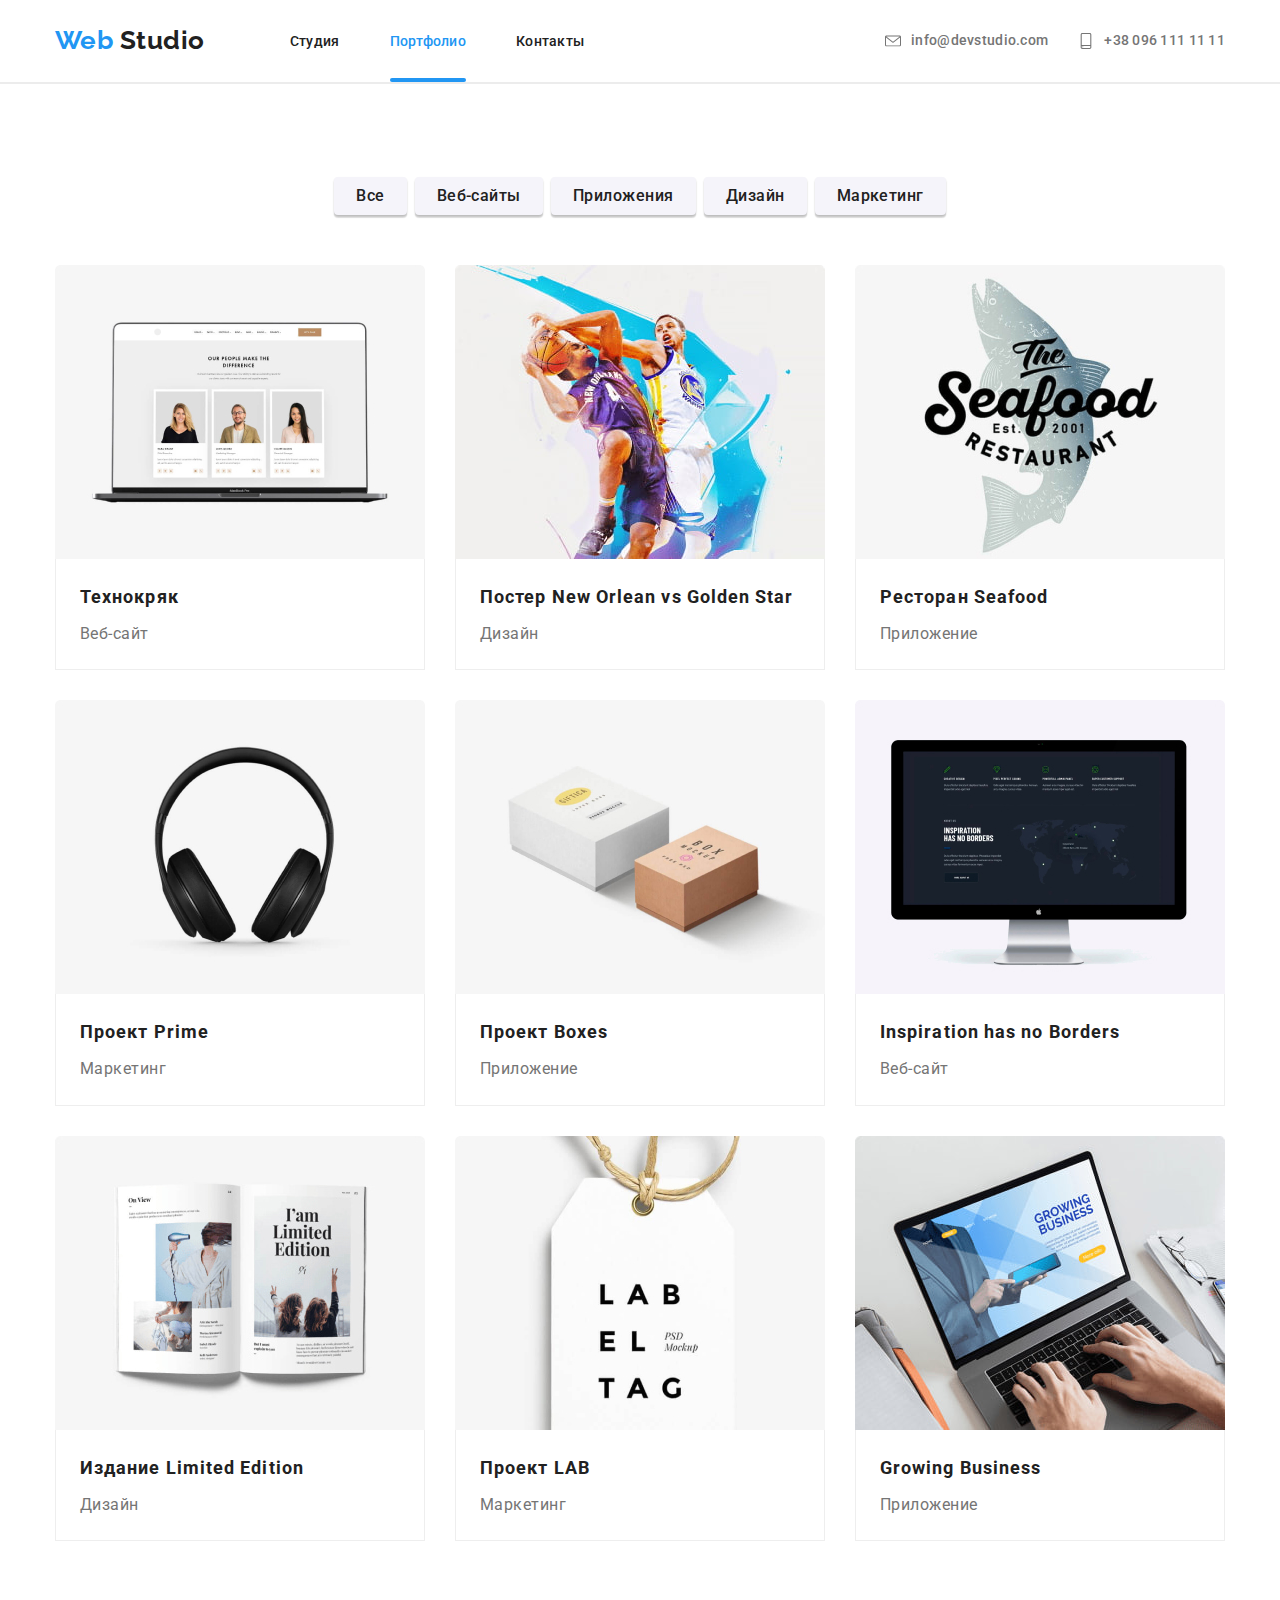
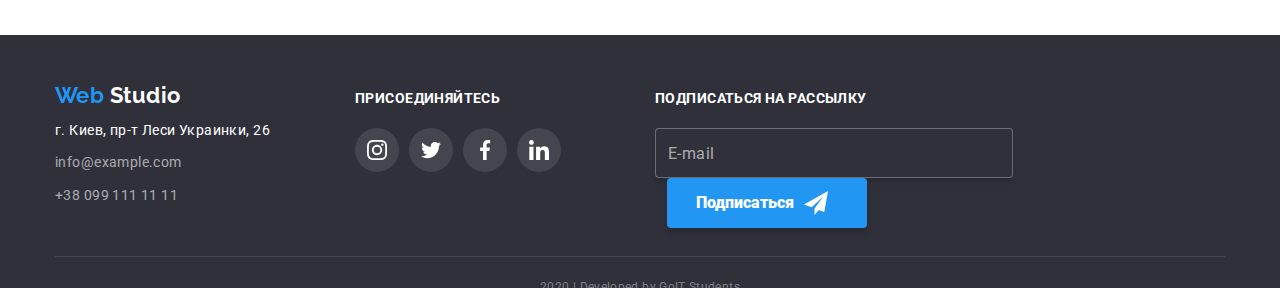
==== portfolio.html @ 8bfd0dd8 "Копирует файлы из 6го репозитория" ====
<!DOCTYPE html>
<html lang="en">
  <head>
    <meta charset="UTF-8" />
    <meta name="viewport" content="width=device-width, initial-scale=1.0" />
    <title>Portfolio</title>
    <link
      href="https://fonts.googleapis.com/css2?family=Raleway:wght@400;700&family=Roboto:wght@400;500;700;900&display=swap"
      rel="stylesheet"
    />
    <link
      rel="stylesheet"
      href="https://cdnjs.cloudflare.com/ajax/libs/modern-normalize/0.6.0/modern-normalize.min.css.map"
    />
    <link rel="stylesheet" href="./style.css/main.css" />
    <link rel="stylesheet" href="./style.css/portfolio.css" />
  </head>
  <body>
    <main>
      <!-- --------------------------------------Шапка сайта с навигацией ------------------------------------->
      <header>
        <div class="container navBox-contacts">
          <a href="./index.html" class="logo logo-font focus-text">
            <p lang="en" class="logo-position">
              <b><span class="logo-blue">Web</span> Studio</b>
            </p>
          </a>
          <nav>
            <ul class="header-menu">
              <li class="nav-list">
                <a href="./index.html" class="logo nav-font hover-text"
                  >Студия</a
                >
              </li>
              <li class="nav-list">
                <a
                  href="./portfolio.html"
                  class="logo nav-font current hover-text"
                  >Портфолио</a
                >
              </li>
              <li class="nav-list">
                <a href="" class="logo nav-font hover-text">Контакты</a>
              </li>
            </ul>
          </nav>

          <ul class="nav-contacts">
            <li>
              <a
                href="mailto:info@devstudio.com"
                class="contacts nav-font hover-text"
                ><svg class="decoration">
                  <use href="./images/sprite.svg#icon-envelope"></use>
                </svg>
                <span>info@devstudio.com</span>
              </a>
            </li>
            <li>
              <a href="tel:+380961111111" class="contacts nav-font hover-text"
                ><svg class="decoration">
                  <use href="./images/sprite.svg#icon-smartphone"></use>
                </svg>
                <span>+38 096 111 11 11</span>
              </a>
            </li>
          </ul>
        </div>
      </header>
      <!-- -------------------------------------------Секция Примеры работ ---------------------------------------------------->
      <section class="works">
        <div class="container">
          <!-- ---------------------------------------Список-фильтр работ -->
          <ul class="works-filter-ul">
            <li class="filter-list"><a href="" class="filter">Все</a></li>
            <li class="filter-list"><a href="" class="filter">Веб-сайты</a></li>
            <li class="filter-list">
              <a href="" class="filter">Приложения</a>
            </li>
            <li class="filter-list"><a href="" class="filter">Дизайн</a></li>
            <li class="filter-list"><a href="" class="filter">Маркетинг</a></li>
          </ul>

          <!-- --------------------------------------Примеры работ с фото -->
          <ul class="works-exampl-ul">
            <li class="work-list">
              <div class="card">
                <a href="" class="examples">
                  <img
                    src="./portfolio-images/technokryak.jpg"
                    alt="photo technokryak"
                    class="image-block"
                  />
                </a>
                <div class="hidden-box">
                  <p class="card-hideText">
                    Технокряк это современная площадка распространения
                    коронавируса. Компании используют эту платформу для
                    цифрового шпионажа и атак на защищённые сервера конкурентов.
                  </p>
                </div>
                <div class="card-content">
                  <h3 class="logo title">Технокряк</h3>
                  <p class="work-type">Веб-сайт</p>
                </div>
              </div>
            </li>
            <li class="work-list">
              <div class="card">
                <a href="" class="examples"
                  ><img
                    src="./portfolio-images/poster-new-orlean.jpg"
                    alt="poster new orlean"
                    class="image-block"
                  />
                </a>
                <div class="hidden-box">
                  <p class="card-hideText">
                    Технокряк это современная площадка распространения
                    коронавируса. Компании используют эту платформу для
                    цифрового шпионажа и атак на защищённые сервера конкурентов.
                  </p>
                  <div class="hidden-opacityBox"></div>
                </div>
                <div class="card-content">
                  <h3 class="logo title">Постер New Orlean vs Golden Star</h3>
                  <p class="work-type">Дизайн</p>
                </div>
              </div>
            </li>
            <li class="work-list">
              <div class="card">
                <a href="" class="examples"
                  ><img
                    src="./portfolio-images/restrant-seafood-new.jpg"
                    alt="restrant seafood"
                    class="image-block"
                  />
                </a>
                <div class="hidden-box">
                  <p class="card-hideText">
                    Технокряк это современная площадка распространения
                    коронавируса. Компании используют эту платформу для
                    цифрового шпионажа и атак на защищённые сервера конкурентов.
                  </p>
                  <div class="hidden-opacityBox"></div>
                </div>
                <div class="card-content">
                  <h3 class="logo title">Ресторан Seafood</h3>
                  <p class="work-type">Приложение</p>
                </div>
              </div>
            </li>
            <li class="work-list">
              <div class="card">
                <a href="" class="examples">
                  <img
                    src="./portfolio-images/project-prime.jpg"
                    alt="project prime"
                    class="image-block"
                  />
                </a>
                <div class="hidden-box">
                  <p class="card-hideText">
                    Технокряк это современная площадка распространения
                    коронавируса. Компании используют эту платформу для
                    цифрового шпионажа и атак на защищённые сервера конкурентов.
                  </p>
                  <div class="hidden-opacityBox"></div>
                </div>
                <div class="card-content">
                  <h3 class="logo title">Проект Prime</h3>
                  <p class="work-type">Маркетинг</p>
                </div>
              </div>
            </li>
            <li class="work-list">
              <div class="card">
                <a href="" class="examples">
                  <img
                    src="./portfolio-images/project-box.jpg"
                    alt="project box"
                    class="image-block"
                  />
                </a>
                <div class="hidden-box">
                  <p class="card-hideText">
                    Технокряк это современная площадка распространения
                    коронавируса. Компании используют эту платформу для
                    цифрового шпионажа и атак на защищённые сервера конкурентов.
                  </p>
                  <div class="hidden-opacityBox"></div>
                </div>
                <div class="card-content">
                  <h3 class="logo title">Проект Boxes</h3>
                  <p class="work-type">Приложение</p>
                </div>
              </div>
            </li>
            <li class="work-list">
              <div class="card">
                <a href="" class="examples">
                  <img
                    src="./portfolio-images/inspiration.jpg"
                    alt="inspiration"
                    class="image-block"
                  />
                </a>
                <div class="hidden-box">
                  <p class="card-hideText">
                    Технокряк это современная площадка распространения
                    коронавируса. Компании используют эту платформу для
                    цифрового шпионажа и атак на защищённые сервера конкурентов.
                  </p>
                  <div class="hidden-opacityBox"></div>
                </div>
                <div class="card-content">
                  <h3 class="logo title">Inspiration has no Borders</h3>
                  <p class="work-type">Веб-сайт</p>
                </div>
              </div>
            </li>
            <li class="work-list">
              <div class="card">
                <a href="" class="examples">
                  <img
                    src="./portfolio-images/imited-edition.jpg"
                    alt="lmited-edition"
                    class="image-block"
                  />
                </a>
                <div class="hidden-box">
                  <p class="card-hideText">
                    Технокряк это современная площадка распространения
                    коронавируса. Компании используют эту платформу для
                    цифрового шпионажа и атак на защищённые сервера конкурентов.
                  </p>
                  <div class="hidden-opacityBox"></div>
                </div>
                <div class="card-content">
                  <h3 class="logo title">Издание Limited Edition</h3>
                  <p class="work-type">Дизайн</p>
                </div>
              </div>
            </li>
            <li class="work-list">
              <div class="card">
                <a href="" class="examples">
                  <img
                    src="./portfolio-images/project-lab.jpg"
                    alt="project lab"
                    class="image-block"
                  />
                </a>
                <div class="hidden-box">
                  <p class="card-hideText">
                    Технокряк это современная площадка распространения
                    коронавируса. Компании используют эту платформу для
                    цифрового шпионажа и атак на защищённые сервера конкурентов.
                  </p>
                  <div class="hidden-opacityBox"></div>
                </div>
                <div class="card-content">
                  <h3 class="logo title">Проект LAB</h3>
                  <p class="work-type">Маркетинг</p>
                </div>
              </div>
            </li>
            <li class="work-list">
              <div class="card">
                <a href="" class="examples">
                  <img
                    src="./portfolio-images/growing.jpg"
                    alt="growing business"
                    class="image-block"
                  />
                </a>
                <div class="hidden-box">
                  <p class="card-hideText">
                    Технокряк это современная площадка распространения
                    коронавируса. Компании используют эту платформу для
                    цифрового шпионажа и атак на защищённые сервера конкурентов.
                  </p>
                  <div class="hidden-opacityBox"></div>
                </div>
                <div class="card-content">
                  <h3 class="logo title">Growing Business</h3>
                  <p class="work-type">Приложение</p>
                </div>
              </div>
            </li>
          </ul>
        </div>
      </section>
    </main>
    <footer class="footer footer-bg">
      <div class="container footer-flexBox">
        <div>
          <a href="./index.html" class="logo logo-font-footer focus-text">
            <p class="" lang="en">
              <b
                ><span class="logo-blue">Web</span>
                <span class="white-text">Studio</span>
              </b>
            </p>
          </a>
          <address>
            <ul class="footer-address-ul">
              <li class="footer-address-list">
                <a
                  href="ссылка_на_Goolge_maps"
                  class="address-footer focus-text"
                  >г. Киев, пр-т Леси Украинки, 26</a
                >
              </li>
              <li class="footer-address-list">
                <a
                  href="mailto:info@example.com"
                  class="contacts-footer focus-text"
                  >info@example.com</a
                >
              </li>
              <li class="footer-address-list">
                <a href="tel:+380991111111" class="contacts-footer focus-text"
                  >+38 099 111 11 11</a
                >
              </li>
            </ul>
          </address>
        </div>
        <div class="footerLinks-box">
          <p class="white-text footer-title">
            <b>ПРИСОЕДИНЯЙТЕСЬ</b>
          </p>

          <ul class="links-list">
            <li class="footer-social-list">
              <a
                href=""
                aria-label=" Ссылка на Instagram"
                class="footerSocialLinks"
                ><svg class="footer-icons" width="20" height="20">
                  <use href="./images/sprite.svg#icon-footer-instagram"></use>
                </svg>
              </a>
            </li>
            <li class="footer-social-list">
              <a
                href=""
                aria-label=" Ссылка на Twitter"
                class="footerSocialLinks"
                ><svg class="footer-icons" width="20" height="20">
                  <use href="./images/sprite.svg#icon-footer-twitter"></use>
                </svg>
              </a>
            </li>
            <li class="footer-social-list">
              <a
                href=""
                aria-label=" Ссылка на Facebook"
                class="footerSocialLinks"
                ><svg class="footer-icons" width="20" height="20">
                  <use href="./images/sprite.svg#icon-footer-facebook"></use>
                </svg>
              </a>
            </li>
            <li class="footer-social-list">
              <a
                href=""
                aria-label=" Ссылка на LinkedIn"
                class="footerSocialLinks"
                ><svg class="footer-icons" width="20" height="20">
                  <use href="./images/sprite.svg#icon-footer-linkedin"></use>
                </svg>
              </a>
            </li>
          </ul>
        </div>
        <div class="footerMail-box">
          <p class="white-text footer-title">
            <b>ПОДПИСАТЬСЯ НА РАССЫЛКУ</b>
          </p>
          <form action="url" name="e-mail" class="form">
            <input
              type="email"
              value="E-mail"
              name="e-mail"
              class="input-email focus-text"
            />
            <!-- <button class="button">Подписаться</button> -->
            <a href="" class="button focus-text">Подписаться</a>
          </form>
        </div>
      </div>
      <p class="madeByStudents">2020 | Developed by GoIT Students</p>
    </footer>
  </body>
</html>
---- style.css/main.css ----
/* Основной цвет текста Серый  #757575  */
/* Второстепенный цвет текста Черный #212121   */
/* Белый цвет фона Section  #FFFFFF   */
/* Серый цвет фона  #F5F4FA  */
/* Бєкграунд Футера #2F303A   */
/* Акцент - Голубой цвет #2196F3  */
/* Font Raleway */
/* Font Roboto */

:root {
  --primary-text-color: #757575;
  --secondary-text-color: #212121;
  --white-bg-color: #ffffff;
  --gray-bg-color: #f5f4fa;
  --footer-bg-color: #2f303a;
  --footer-contacts-color: rgba(255, 255, 255, 0.6);
  --accent-color-blue: #2196f3;
  --wtah-we-do-bg: rgba(47, 48, 58, 0.8);
  --made-by-studentsGoIT: rgba(255, 255, 255, 0.4);
}

html {
  box-sizing: border-box;
  max-width: 1600px;
}

*,
*::before,
*::after {
  box-sizing: inherit;
}

ul {
  list-style: none;
  margin: 0;
}

/* === Утилита hidden ==== */
.visually-hidden {
  position: absolute;
  width: 1px;
  height: 1px;
  margin: -1px;
  border: 0px;
  padding: 0px;
  clip: rect(0 0 0 0);
  overflow: hidden;
}

body {
  margin: 0;
  margin-left: auto;
  margin-right: auto;
  background-color: var(--white-bg-color);
  color: var(--primary-text-color);
  font-family: Roboto, sans-serif;
  font-weight: normal;
}

/* Общие стили контейнера */
.container {
  width: 1170px;
  margin-left: auto;
  margin-right: auto;
  /* outline: 1px double rgb(196, 139, 129); */
}

/* Черный шрифт для лого и других тайтлов */
.logo {
  color: var(--secondary-text-color);
  text-decoration: none;
  transition-property: color;
  transition-duration: 250ms;
  transition-timing-function: cubic-bezier(0.4, 0, 0.2, 1);
}

/* Синий цвет лого */
.logo-blue {
  color: var(--accent-color-blue);
}

.image-block {
  display: block;
  max-width: 100%;
}
/* ================================Свойства блока Хедер=============================== */

/* Отступы лого */
.logo-font {
  margin-top: 24px;
  margin-bottom: 25px;
}
/* Обнуление отступа <p>-лого  */
.logo-position {
  margin: 0;
}

/* Шрифт лого в навгации и футере */
.logo-font,
.logo-font-footer {
  font-family: Raleway, sans-serif;
  font-size: 26px;
  line-height: 1.2;
  letter-spacing: 0.03pc;
}

/* Навигвция правый отступ контакты */
.nav-contacts > li:first-child {
  margin-right: 30px;
}

/* Отступы Навигация контакты */
.nav-contacts {
  margin-left: auto;
  padding: 0;
}

/* Шрифт в навигации */
.nav-font {
  font-weight: 500;
  font-size: 14px;
  line-height: 1.14;
  letter-spacing: 0.02em;
}

/* Свойства блока хедер */
.header-menu,
.nav-contacts {
  display: flex;
}

/* Отступы меню навигации */
.header-menu {
  margin-left: 85px;
  padding: 0;
}

.nav-list {
  position: relative;
  padding-top: 32px;
  padding-bottom: 32px;
}

/* Правый отступ меню навигации */
.nav-list:not(:last-child) {
  margin-right: 50px;
}

/* Цвет контактов + анимация в навигации и футере */
.contacts {
  color: var(--primary-text-color);
  text-decoration: none;
  transition-property: color;
  transition-duration: 250ms;
  transition-timing-function: cubic-bezier(0.4, 0, 0.2, 1);
}

/* Навигация флекс-бокс контакты */
.navBox-contacts {
  display: flex;
  align-items: center; /*    проверить baseline*/
}

/* SVG icons */
.decoration {
  width: 16px;
  height: 16px;
  fill: currentColor;
}

/* Контакты левый отступ от иконки */
.nav-contacts span {
  padding-left: 10px;
}

/* Флекс контейнер для ссылки <а> */
.contacts.nav-font {
  display: flex;
}

/* Current page */
.current::after {
  content: "";
  position: absolute;
  display: flex;
  width: 100%;
  height: 4px;
  background: var(--accent-color-blue);
  border-radius: 2px;
  margin-top: 28px;
}

/* Ховер+ анимация меню навигации */
.logo.hover-text:hover,
.logo.hover-text:focus,
.contacts.hover-text:hover,
.contacts.hover-text:focus {
  color: var(--accent-color-blue);
}

.current {
  color: var(--accent-color-blue);
}

/* ==========================Стили для  секции Герой=========================== */

.hero {
  max-width: 1600px;
}

/* Стили заголовка Героя */
.hero-title {
  margin: 0 0 30px;
  color: var(--white-bg-color);
  font-weight: 700;
  font-size: 44px;
  line-height: 1.4;
  text-align: center;
  letter-spacing: 0.06em;
}

/* Стиль кнопки героя */
.hero .button {
  height: 50px;
  width: 200px;
  box-shadow: 0px 4px 4px rgba(0, 0, 0, 0.15);
  border-radius: 4px;
  font-weight: 700;
  font-size: 16px;
  line-height: 1.9;
  text-align: center;
  letter-spacing: 0.06em;
  padding: 0;
}

/* Герой флекс свойства контейнера */
.hero-box {
  max-width: 1600px;
  display: flex;
  flex-direction: column;
  align-items: center;
  padding-bottom: 200px;
  padding-top: 200px;
  background-color: rgba(47, 48, 58, 0.8);
  background-image: linear-gradient(
      to right,
      rgba(47, 48, 58, 0.8),
      rgba(47, 48, 58, 0.8)
    ),
    url(../images/hero-bg.jpg);
}
/* ===============================Модальное окно в Герое=========================== */

/* Фон модалки  */
.backdrop {
  position: fixed;
  top: 0;
  left: 0;
  width: 100%;
  height: 100%;
  background-color: rgba(33, 35, 48, 0.7);

  opacity: 1;
  transition: opacity 250ms ease-in;
  z-index: 999;
}

/* Скрытие модалки */
.backdrop.is-hidden {
  opacity: 0;
  pointer-events: none;
}

/* Состояние окна формы при включенном is-hidden */
.backdrop.is-hidden .modal {
  transform: translate(-50%, -50%) scale(0.9);
}

/* Стили окна формы */
.modal {
  position: absolute;
  display: flex;
  flex-direction: column;
  top: 50%;
  left: 50%;
  max-height: 800px;
  min-height: 400px;
  width: 528px;
  padding: 40px;
  background-color: rgb(255, 255, 255);
  transform: translate(-50%, -50%) scale(1);
  transition: transform 200ms ease-in;
  /* Переход ======================================= */
  box-shadow: 0px 2px 1px rgba(0, 0, 0, 0.2), 0px 1px 1px rgba(0, 0, 0, 0.14),
    0px 1px 3px rgba(0, 0, 0, 0.12);
  border-radius: 4px;
  align-items: center;
}

/* Стили тега формы */
.form {
  display: flex;
  flex-direction: column;
  justify-content: center;
}

/* Стили блоков инпут */
.form-field {
  position: relative;
  margin-bottom: 28px;
  height: 40px;
}
/* Св-ва кнопки Закрыть Модального окна */
.modal-close {
  position: absolute;
  width: 30px;
  height: 30px;
  border: none;
  border-radius: 50%;
  background: #ffffff;
  border: 1px solid rgba(0, 0, 0, 0.1);
  right: 8px;
  top: 8px;
  /* transform: translate(50%, -50%); */
  background-image: url(../images/images-for-modal/close-black.svg);
  background-repeat: no-repeat;
  background-position: center;
  cursor: pointer;
}

/* Св-ва заголовка Модального окна */
.modal-title {
  font-size: 20px;
  line-height: 23px;
  text-align: center;
  letter-spacing: 0.03em;
  color: #212121;
  margin-top: 0;
  margin-bottom: 30px;
}

/* Cв-ва поля инпут Имя, Телефон, почта */
.input-area {
  width: 100%;
  height: 40px;
  padding: 0px 0px 0px 42px;

  font-family: Roboto;
  font-size: 14px;
  line-height: 1.14;
  letter-spacing: 0.01em;

  border: 1px solid rgba(33, 33, 33, 0.2);
  border-radius: 4px;

  transition: border 250ms cubic-bezier(0.4, 0, 0.2, 1);
}

/* Стили меток Label и позиционирование на поле инпут */
.form-label {
  position: absolute;
  left: 42px;
  top: 50%;
  transform: translateY(-50%);

  transition: transform 250ms cubic-bezier(0.4, 0, 0.2, 1);
}

/* Анимация меток Label */
.input-area:focus + .form-label,
.input-area:not(:placeholder-shown) + .form-label {
  /* transform: translateY(-40px); */
  transform: translate(-26px, -40px);
  color: var(--accent-color-blue);
}

/* Анимация бордера инпутов */
.input-area:focus,
.input-area:not(:placeholder-shown) {
  border: 1px solid var(--accent-color-blue);
  outline: var(--accent-color-blue);
}

/* Размер поля комментария */
textarea {
  width: 100%;
  resize: none;
  font-family: Roboto, sans-serif;
  font-size: 14px;
  line-height: 1.14;
  letter-spacing: 0.01em;
  border: 1px solid rgba(33, 33, 33, 0.2);
  border-radius: 4px;
  margin-bottom: 20px;
}

/* Позиционирование блока с комментариями */
.form-comment {
  position: relative;
}

/* Стили поля ввода комментария */
.comment {
  padding: 12px 16px;
}

/* Стили метки Label в поле с комментариями */
.comment-label {
  position: absolute;
  left: 16px;
  top: 12px;

  transition: transform 250ms cubic-bezier(0.4, 0, 0.2, 1);
}

/* Анимация метки label поля комментарий */
.comment:focus + .comment-label,
.comment:not(:placeholder-shown) + .comment-label {
  transform: translateY(-30px);
  color: var(--accent-color-blue);
}

/* Анимация бордера поля комменарий Модального окна */
.comment:focus,
.comment:not(:placeholder-shown) {
  border: 1px solid var(--accent-color-blue);
  outline: var(--accent-color-blue);
}

/* Стили поля Условия Договора */
.policy-field {
  position: relative;
  margin-bottom: 30px;
  height: 24px;
}
/* Стили текста чекбокса */
.policy-text {
  display: flex;
  align-items: center;
  font-size: 14px;
  line-height: 1.7;
  letter-spacing: 0.03em;
}

/* Стили ссылки в текстк Чекбокса */
.policy-link {
  color: var(--accent-color-blue);
}

/* Пробел в тексте */
.space {
  color: rgba(0, 0, 0, 0);
}

/* Стили кнопки Отправить Модального окна  */
.modal-button {
  height: 50px;
  width: 200px;
  box-shadow: 0px 4px 4px rgba(0, 0, 0, 0.15);
  border-radius: 4px;
  border: none;
  font-weight: 700;
  font-size: 16px;
  line-height: 1.9;
  text-align: center;
  letter-spacing: 0.06em;
  padding: 0;
  background-color: var(--accent-color-blue);
  color: var(--white-bg-color);
  cursor: pointer;
}

/* Стили иконок инпутов Модального окна */
.modal-icon {
  position: absolute;
  left: 16px;
  top: 50%;
  transform: translateY(-50%);
  transition: fill 250ms cubic-bezier(0.4, 0, 0.2, 1);
}

/* Анимация иконок SVG */
.input-area:focus ~ span > .modal-icon,
.input-area:not(:placeholder-shown) ~ span > .modal-icon {
  fill: var(--accent-color-blue);
}

/* Стили Чекбокса */
.checkbox {
  position: absolute;
  width: 1px;
  height: 1px;
  margin: -1px;
  border: 0px;
  padding: 0px;
  clip: rect(0 0 0 0);
  overflow: hidden;
}

/* Стили иконки чекбокса спана */
.checkbox-icon {
  display: inline-block;
  width: 16px;
  height: 15px;
  margin-left: 12px;
  margin-right: 8px;
  border: 2px solid var(--secondary-text-color);
  border-radius: 4px;
}

/* Стили иконки Чекбокса при состоянии Чекд */
.checkbox:checked + .checkbox-icon {
  background-color: var(--accent-color-blue);
  border: none;
  background-image: url(../images/images-for-modal/icon-check.svg);
  background-size: contain;
  background-origin: border-box;
  background-position: center;
}

/* ================================Свойства блока Преимущества====================== */
/* Отступы блока Преимущества */
.advatn {
  padding: 0;
  display: flex;
}
/* Падинги всей секции */
.advant-section {
  padding-top: 94px;
  padding-bottom: 94px;
}

/* Свойства SVG иконок */
.advant-svg {
  margin-bottom: 30px;
  padding-top: 25px;
  padding-bottom: 25px;
  padding-left: 100px;
  padding-right: 100px;
  background-color: var(--gray-bg-color);
  border-radius: 4px;
}

.advant-list {
  width: calc((1170px - 90px) / 4);
}

.advant-list:not(:last-child) {
  margin-right: 30px;
}

/* Стили текста заголовка секции Преимущества */
.title {
  font-weight: 700;
  font-size: 14px;
  line-height: 1.14;
  letter-spacing: 0.03em;
  margin-top: 0;
  margin-bottom: 10px;
  margin-right: auto;
}
/* Стили блока Преимущества */
.text-advetages {
  font-size: 14px;
  line-height: 1.7;
  letter-spacing: 0.03em;
  margin: 0;
}

/*=============================== Стиль секции Чем мы занимаемся================= */

/* Стили заголовка ЧМЗ */
.whatWeDo .logo {
  font-weight: 700;
  font-size: 36px;
  line-height: 1.17;
  letter-spacing: 0.03em;
  margin-top: 0;
  margin-bottom: 50px;
  text-align: center;
}

/* Стили текста видов работ ЧМЗ  и цвет бэкграунда*/
.whatWeDo-text {
  position: absolute;
  font-weight: bold;
  font-size: 14px;
  line-height: 1.14;
  text-align: center;
  letter-spacing: 0.03em;
  margin-top: 0;
  margin-bottom: 0;
  padding-top: 27px;
  padding-bottom: 27px;
  background-color: var(--wtah-we-do-bg);
  width: calc((1170px - 60px) / 3);
  transform: translateY(-100%);
  z-index: 2;
}

/* Отступы UL блока Чем мы занимаемся */
.whatWeDo-ul {
  display: flex;

  margin: 0;
  padding: 0;
}
/* Размеры списка работ */
.whatWeDo-list {
  position: relative;
  width: calc((1170px - 60px) / 3);
  z-index: 1;
}

.whatWeDo-list:not(:last-child) {
  margin-right: 30px;
}

/* Верхний падинг для всей секции */
.whatWeDo {
  padding-top: 94px;
  padding-bottom: 94px;
}

/* =============================Стили секции Наша команда=========================== */

/* Отступы всей секци Наша команда */
.team {
  padding-top: 94px;
  padding-bottom: 94px;
  background-color: var(--gray-bg-color);
}

/* Стили Наша команда заголовок */
.team-title {
  font-size: 36px;
  line-height: 1.17;
  margin-top: 0;
  margin-bottom: 50px;
  display: flex;
  justify-content: center;
  letter-spacing: 0.03em;
}

.our-team .logo {
  font-weight: 500;
  font-size: 16px;
  line-height: 1.19;
  letter-spacing: 0.03em;
}

.proffesion {
  font-size: 16px;
  line-height: 1.19;
  letter-spacing: 0.03em;
}

/* Обнуление отступов списка UL */
.our-team {
  padding: 0;
  margin: 0;
  display: flex;
  text-align: center;
}

/* Отступы от фото команды */
.team-list .image-block {
  margin-bottom: 30px;
}

/* Отступы списка членов команды */
.team-list {
  display: inline-block;
  width: 274px;
  background-color: var(--white-bg-color);
  box-shadow: 0px 2px 1px rgba(0, 0, 0, 0.2), 0px 1px 1px rgba(0, 0, 0, 0.14),
    0px 1px 3px rgba(0, 0, 0, 0.12);
}

/* Отступы имен членов команды */
.team-list .logo {
  margin-top: 0px;
  margin-bottom: 10px;
}

/* Отступы профессий членов команды */
.proffesion {
  margin-top: 0px;
  margin-bottom: 16px;
}

/* Стили соц сетей команды */
.our-team-links {
  display: flex;
  flex-direction: row;
  margin: 0;
  padding-bottom: 24px;
  padding-left: 0;
  padding-right: 0;
  justify-content: center;
}

/* Правый марджин нашей команды */
.team-list:not(:last-child) {
  margin-right: 30px;
}

/* Правый отступ между иконками соцсетей */
.our-team-links > li:not(:last-child) {
  margin-right: 10px;
}

/* Стили ссылок на соцсети + SVG */
.social-links {
  display: flex;
  align-items: center;
  justify-content: center;
  text-decoration: none;
  color: #afb1b8; /* --- цвет иконок в ссылках---*/
  fill: currentColor;
  border-radius: 50%;
  transition-property: background-color, fill;
  transition-duration: 250ms;
  transition-timing-function: cubic-bezier(0.4, 0, 0.2, 1);
}

/* Hover и Focus для иконок соцсетей */
.social-links:hover,
.social-links:focus {
  fill: var(--white-bg-color);
  background-color: var(--accent-color-blue);
}

/* ============================Стили секции Постоянные клиенты====================== */
/* Флекс бокс заголовка  */
.clientsTitle-box {
  display: flex;
  width: 1170px;
  justify-content: center;
}
/* Флекс бокс списка компаний */
.clients-box {
  display: flex;
  justify-content: center;
}

/* Отступы заголовка Постоянные клиенты */
.clients .logo {
  font-size: 36px;
  line-height: 1.17;
  margin: 0 0 50px;
  text-align: center;
  letter-spacing: 0.03em;
}

/* Стили списка пост. клиенты */
.compani-list {
  padding-left: 0;
  margin-top: 0px;
  margin-bottom: 0px;
  text-align: center;
  display: flex;
  justify-content: space-between;
}

/* Стили списка li */
.clients-list {
  width: 170px;
  height: 90px;
}

/* Стили ссылки на компании Пост. клиентов */
.clients-link {
  display: inline-block;
  border: 1px solid #afb1b8;
  border-radius: 5px;
  margin: 0;
  padding: 0;
  transition-property: border;
  transition-duration: 250ms;
  transition-timing-function: cubic-bezier(0.4, 0, 0.2, 1);
}

/* Стили SVG иконок */
.icon-client {
  fill: #afb1b8;
  transition-property: fill;
  transition-duration: 250ms;
  transition-timing-function: cubic-bezier(0.4, 0, 0.2, 1);
}

/* Рахзмеры ссылок клиентов */
.clients-link {
  width: 170px;
  height: 90px;
}

/* Ховер на ссылку Клиентов */
.clients-link:hover,
.clients-link:focus {
  border: 1px solid var(--accent-color-blue);
}
/* Hover для иконок клиентов ==================НЕ РАБОТАЕТ ФОКУС НА ИКОНКАХ SVG*/
.icon-client:hover {
  fill: var(--accent-color-blue);
}

/* Правый отступ списка компаний */
.clients-list:not(:last-child) {
  margin-right: 30px;
}

/* Отсупы всей секции */
.clients {
  padding-top: 120px;
  padding-bottom: 94px;
}

/* ==================================Стили Футера ============================== */
footer {
  height: 253px;
}
.logo-font-footer {
  display: inline-block;
  font-size: 22px;
}

/* ===============Заголовки белым цветом */
.white-text {
  color: var(--white-bg-color);
}

.footer-bg {
  background-color: var(--footer-bg-color);
}
/* Стили адреса футера */
.address-footer {
  color: var(--white-bg-color);
  text-decoration: none;
  font-style: normal;
  font-size: 14px;
  line-height: 1.7;
  letter-spacing: 0.03em;
  display: inline-block;
  margin-top: 10px;
}

.contacts-footer {
  color: var(--footer-contacts-color);
  text-decoration: none;
  font-style: normal;
  font-size: 14px;
  line-height: 1.7;
  letter-spacing: 0.03em;
  color: rgba(255, 255, 255, 0.6);
}

/* Отступы спика контактов футера UL */
.footer-address-ul {
  padding: 0;
  min-width: 231px;
}

.footer-address-list:not(:first-child) {
  margin-top: 9px;
}

/* Флекс бокс всего футера */
.footer-flexBox {
  display: flex;
  align-items: baseline;
  padding-bottom: 28px;
  border-bottom: 1px solid rgba(255, 255, 255, 0.1);
  margin-bottom: 18px;
}
/* Флекс бокс блока ссылок и заголовка=======Блок ссылок===== */
.footerLinks-box {
  display: flex;
  flex-direction: column;
  margin-left: 69px;
  width: 207px;
  padding-top: 56px;
}
/* Флекс бокс тайтл */
.footerTitle-box {
  display: flex;
}

/* Список UL ссылок */
.links-list {
  display: flex;
  padding: 0;
}

/* Стили заголовков футера */
.footer-title {
  font-size: 14px;
  line-height: 1.14;
  letter-spacing: 0.03em;
  margin-top: 0;
  margin-bottom: 21px;
  display: block;
}
/* Лого футера -  отступы*/
.logo-font-footer > p {
  margin-top: 0;
  margin-bottom: 0;
}

/* Стили ссылок на соц.сети в футере  */
.footerSocialLinks {
  display: flex;
  width: 44px;
  height: 44px;
  background-color: rgba(255, 255, 255, 0.1);
  border-radius: 50%;
  justify-content: center;
  align-items: center;
  transition-property: background-color;
  transition-duration: 250ms;
  transition-timing-function: cubic-bezier(0.4, 0, 0.2, 1);
}

/* Стили svg иконок */
.footer-icons {
  fill: var(--white-bg-color);
}

.footerSocialLinks:hover,
.footerSocialLinks:focus {
  background-color: var(--accent-color-blue);
}

/* Отступы  справа соц.ссылок футера */
.footer-social-list:not(:last-child) {
  margin-right: 10px;
}

/* Отступы поля форма футер === Блок Форма======== */
/* Отступы блока Форма */
.footerMail-box {
  margin-left: 93px;
}

.footer-form {
  display: flex;
}
/* Стили поля e-mail */
.input-email {
  width: 358px;
  height: 50px;
  background: #2f303a;
  border: 1px solid rgba(255, 255, 255, 0.3);
  box-sizing: border-box;
  box-shadow: 0px 4px 4px rgba(0, 0, 0, 0.15);
  border-radius: 4px;
  font-size: 16px;
  line-height: 1.9;
  letter-spacing: 0.03em;
  color: rgba(255, 255, 255, 0.6);
  padding: 18px 12px;
}

/* Стили кнопки в футере */
.footer .button {
  width: 200px;
  height: 50px;
  box-shadow: 0px 4px 4px rgba(0, 0, 0, 0.15);
  border-radius: 4px;
  font-weight: 900;
  font-size: 16px;
  line-height: 1.9;
  margin-left: 12px;
  padding-top: 10px;
  padding-bottom: 10px;
  padding-left: 29px;
  text-decoration: none;
  display: inline-flex;
  cursor: pointer;
  align-items: center;
}

.footer .button::after {
  content: "";
  width: 24px;
  height: 24px;
  margin-left: 10px;
  background-image: url(../images/telegram.svg);
  background-size: contain;
}
/*  Нижняя надпись */
.madeByStudents {
  color: var(--made-by-studentsGoIT);
  font-size: 12px;
  line-height: 2;
  letter-spacing: 0.03em;
  text-align: center;
  margin: 0;
}

/* Фокус для лого ========================НЕ РАБОТАЕТ ФОКУС ЛОГО ФУТЕРА */
.focus-text:focus,
.white-text .logo-font-footer:focus {
  color: var(--accent-color-blue);
}

.button {
  color: var(--white-bg-color);
  background-color: var(--accent-color-blue);
  border: none;
  cursor: pointer;
}

.button:focus {
  box-shadow: 0px 0px 2px 4px #e7e7e7;
  font-size: 18px;
}
---- style.css/portfolio.css ----
:root {
  --title-black: #212121;
  --filter-bg: #f5f4fa;
  --accent-color-blue: #2196f3;
  --white-bg-color: #ffffff;
  --primary-text-color: #757575;
}

/* Нижний border хедера - важен для portfolio.html */
header {
  max-width: 1600px;
  border-bottom: 2px solid #ececec;
}

/* Current page */
.current::after {
  content: "";
  position: absolute;
  display: flex;
  width: 100%;
  height: 4px;
  background: var(--accent-color-blue);
  border-radius: 2px;
  margin-top: 28px;
}

/* Стили ссылок =======================  ФИЛЬТРЫ  ============== */
.filter {
  padding-left: 22px;
  padding-right: 22px;
  padding-top: 6px;
  padding-bottom: 6px;
  color: var(--secondary-text-color);
  text-decoration: none;
  background-color: var(--filter-bg);
  font-weight: 500;
  font-size: 16px;
  line-height: 1.6;
  text-align: center;
  letter-spacing: 0.03em;
  box-shadow: 0px 2px 2px rgba(0, 0, 0, 0.12), 0px 1px 2px rgba(0, 0, 0, 0.08),
    0px 3px 1px rgba(0, 0, 0, 0.1);
  border-radius: 4px;
  display: inline-block;
  transition-property: background-color, color;
  transition-duration: 250ms;
  transition-timing-function: cubic-bezier(0.4, 0, 0.2, 1);
}

/* Оступы фильтра */
.filter-list {
  display: block;
}

/* Правый отступ фильтров */
.filter-list:not(:last-child) {
  margin-right: 8px;
}

/* Отступы фильтров */
.works-filter-ul {
  display: flex;
  justify-content: center;
  padding-left: 0;
  text-align: center;
  margin-bottom: 20px;
}

/* Интерактивные действия с фильтрами*/
.filter:hover,
.filter:focus {
  color: var(--white-bg-color);
  background-color: var(--accent-color-blue);
}

/* Отступы секции Примеры работ=============ПРИМЕРЫ РАБОТ========== */
.works {
  padding-top: 93px;
  padding-bottom: 94px;
}

/* Стили секции Примеры работ */
.title {
  font-size: 18px;
  line-height: 2;
  letter-spacing: 0.06em;
}
/* Стиль текста виды работ */
.work-type {
  font-family: Roboto, sans-serif;
  font-size: 16px;
  line-height: 1.9;
  letter-spacing: 0.03em;
  color: var(--primary-text-color);
  margin-top: 4px;
  margin-bottom: 0;
}

.examples {
  text-decoration: none;
  overflow: hidden;
}

/* Флекс бокс с примерами работ*/
.works-box {
  display: flex;
  flex-wrap: wrap;
}
/* Св-ва єлемента списка примеров работ  li*/
.work-list {
  position: relative;
  margin-top: 30px;
  width: calc((1170px - 60px) / 3);
  cursor: pointer;
  overflow: hidden;
  transition: box-shadow 250ms cubic-bezier(0.4, 0, 0.2, 1); /* transition - одной строкой */
}

.work-list:not(:nth-child(3n)) {
  margin-right: 30px;
}

/* Отступы заголовков Примеров работ */
.logo.title {
  margin-bottom: 0;
}

/* Отступы списка работ */
.works-exampl-ul {
  display: flex;
  padding-left: 0;
  flex-wrap: wrap;
}

/* Свойства блока карточки товара  */
.card {
  border-top-right-radius: 5px;
  border-top-left-radius: 5px;
  overflow: hidden;
}

/* Скрытый блок на карточке */
.hidden-box {
  position: absolute;
  opacity: 0.9;
  margin: 0;
  border-top-right-radius: 5px;
  border-top-left-radius: 5px;
  overflow: hidden;
  transform: translateY(0%); /* 294px*/
  transition-property: transform, opacity;
  transition-duration: 250ms, 1250ms;
  transition-timing-function: cubic-bezier(0.4, 0, 0.2, 1),
    cubic-bezier(0.4, 0, 0.2, 1);
  z-index: 0;
}

/* Бордеры и отступы контента карточек работ */
.card-content {
  position: relative;
  padding-left: 24px;
  padding-right: 24px;
  padding-top: 20px;
  padding-bottom: 20px;
  background-color: var(--white-bg-color);
  border-left: 1px solid #eeeeee;
  border-right: 1px solid #eeeeee;
  border-bottom: 1px solid #eeeeee;
  z-index: 2;
}

/* Текст в скрытом блоке на карточке */
.card-hideText {
  font-size: 18px;
  line-height: 1.55;
  letter-spacing: 0.03em;
  color: var(--white-bg-color);
  background-color: var(--accent-color-blue);
  width: calc((1170px - 60px) / 3);
  height: 294px;
  padding: 64px 24px 63px;
  margin: 0;
}

/* Интерактивные действия с карточками  */
.work-list:hover .hidden-box {
  transform: translateY(-100%);
}

.work-list:hover {
  box-shadow: 1px 4px 6px rgba(0, 0, 0, 0.16), 0px 4px 4px rgba(0, 0, 0, 0.06),
    0px 1px 1px rgba(0, 0, 0, 0.12);
}
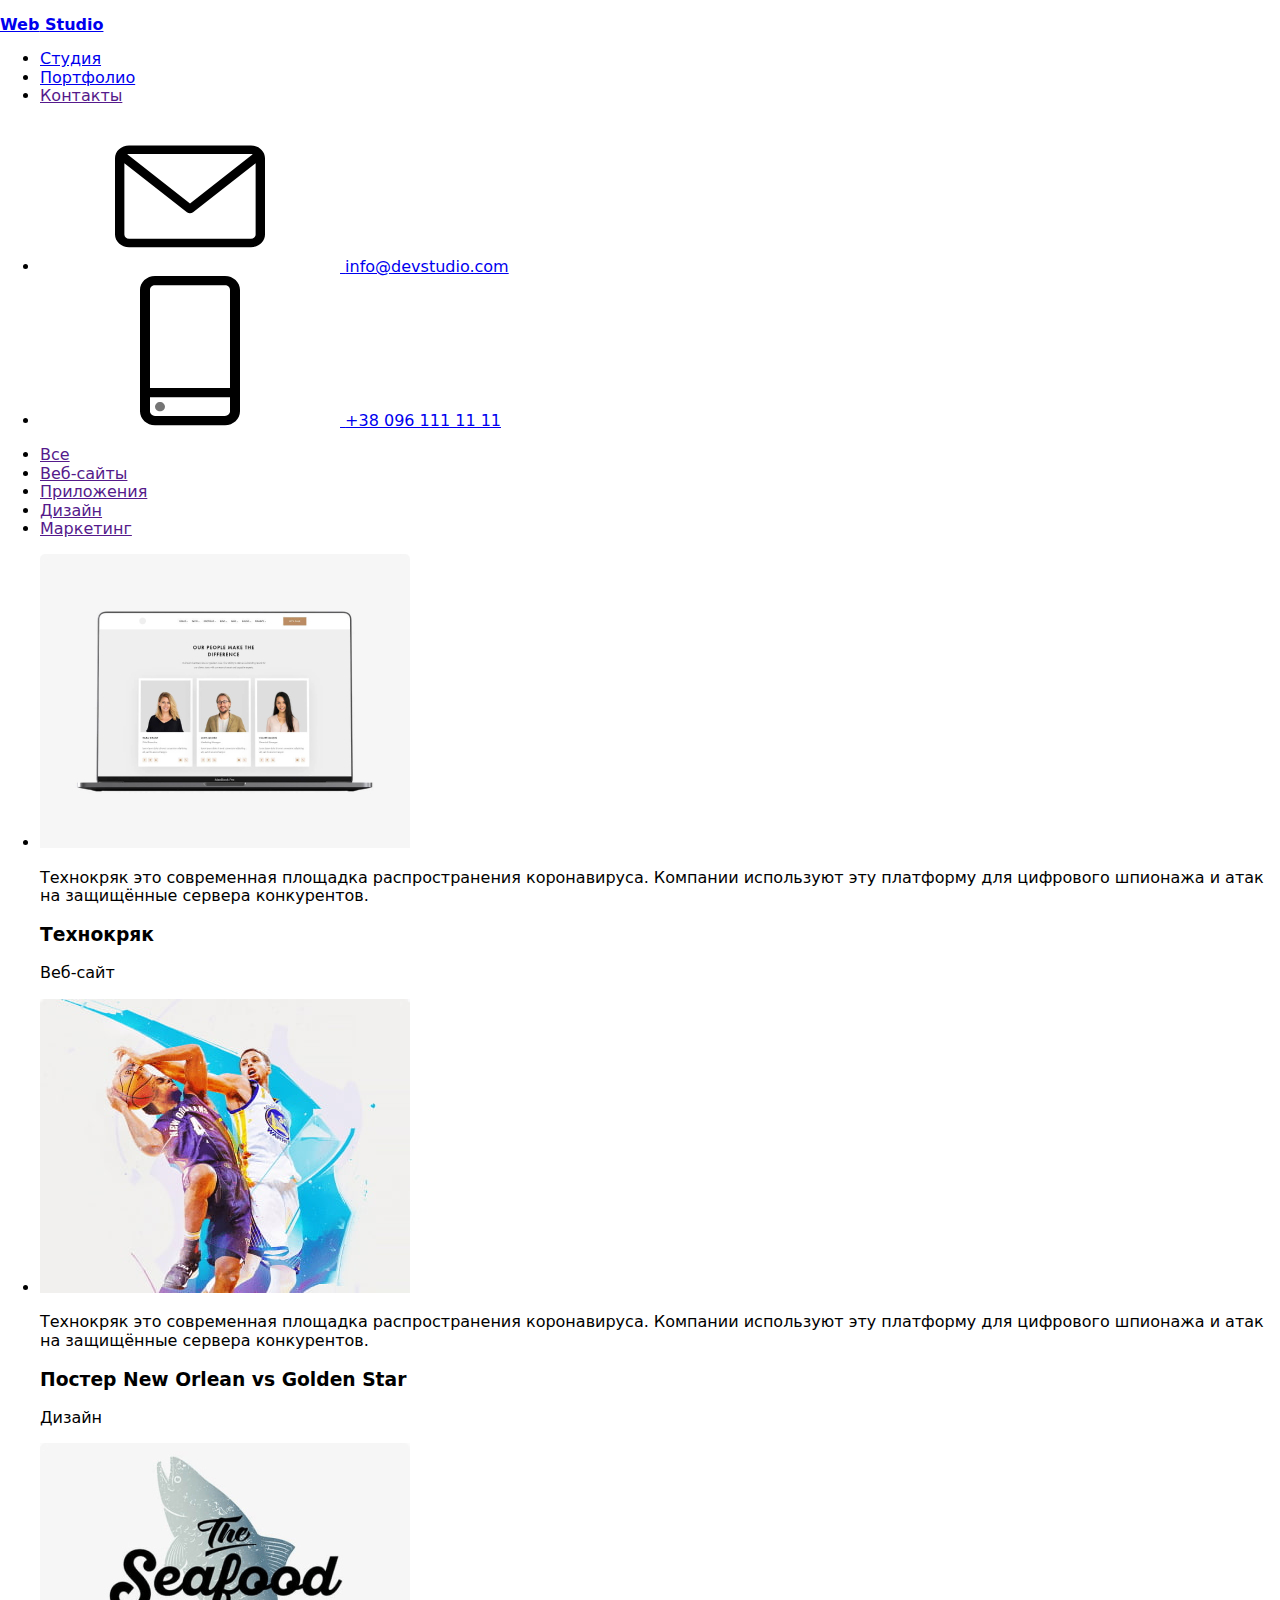
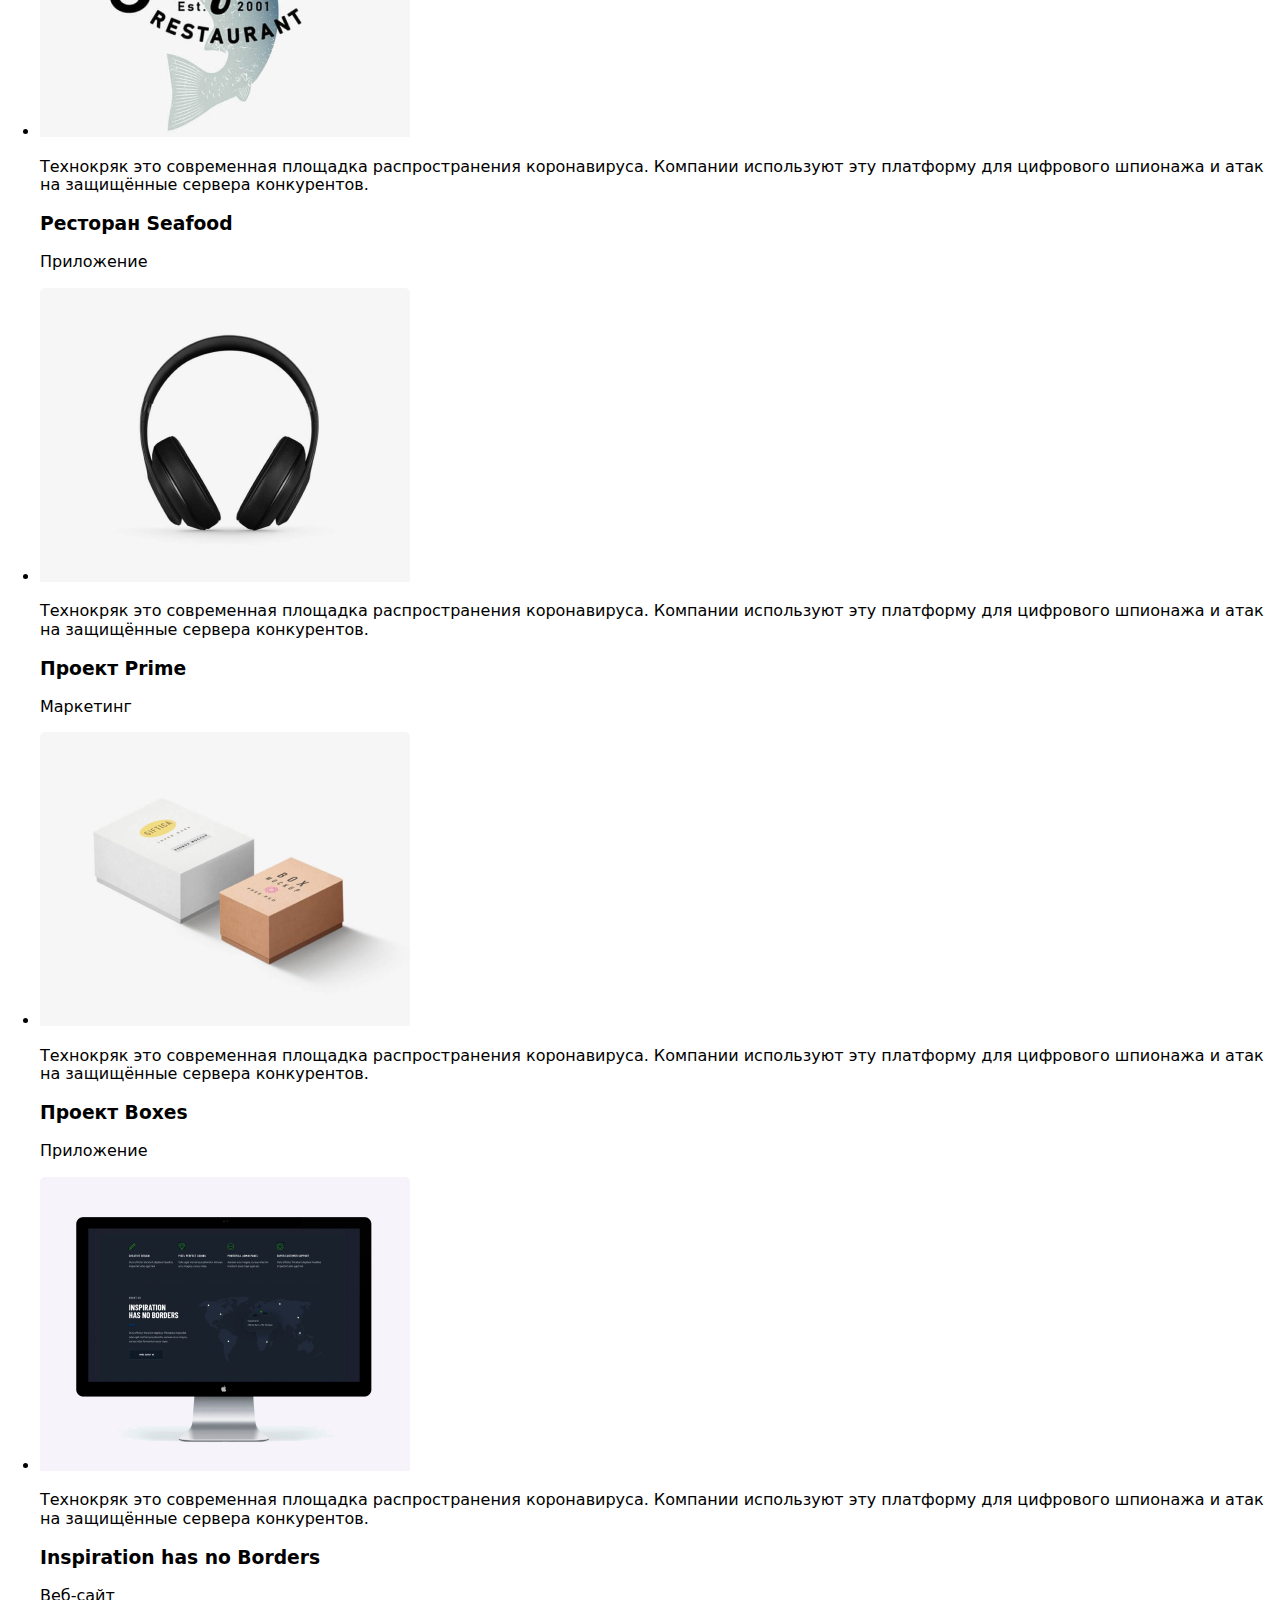
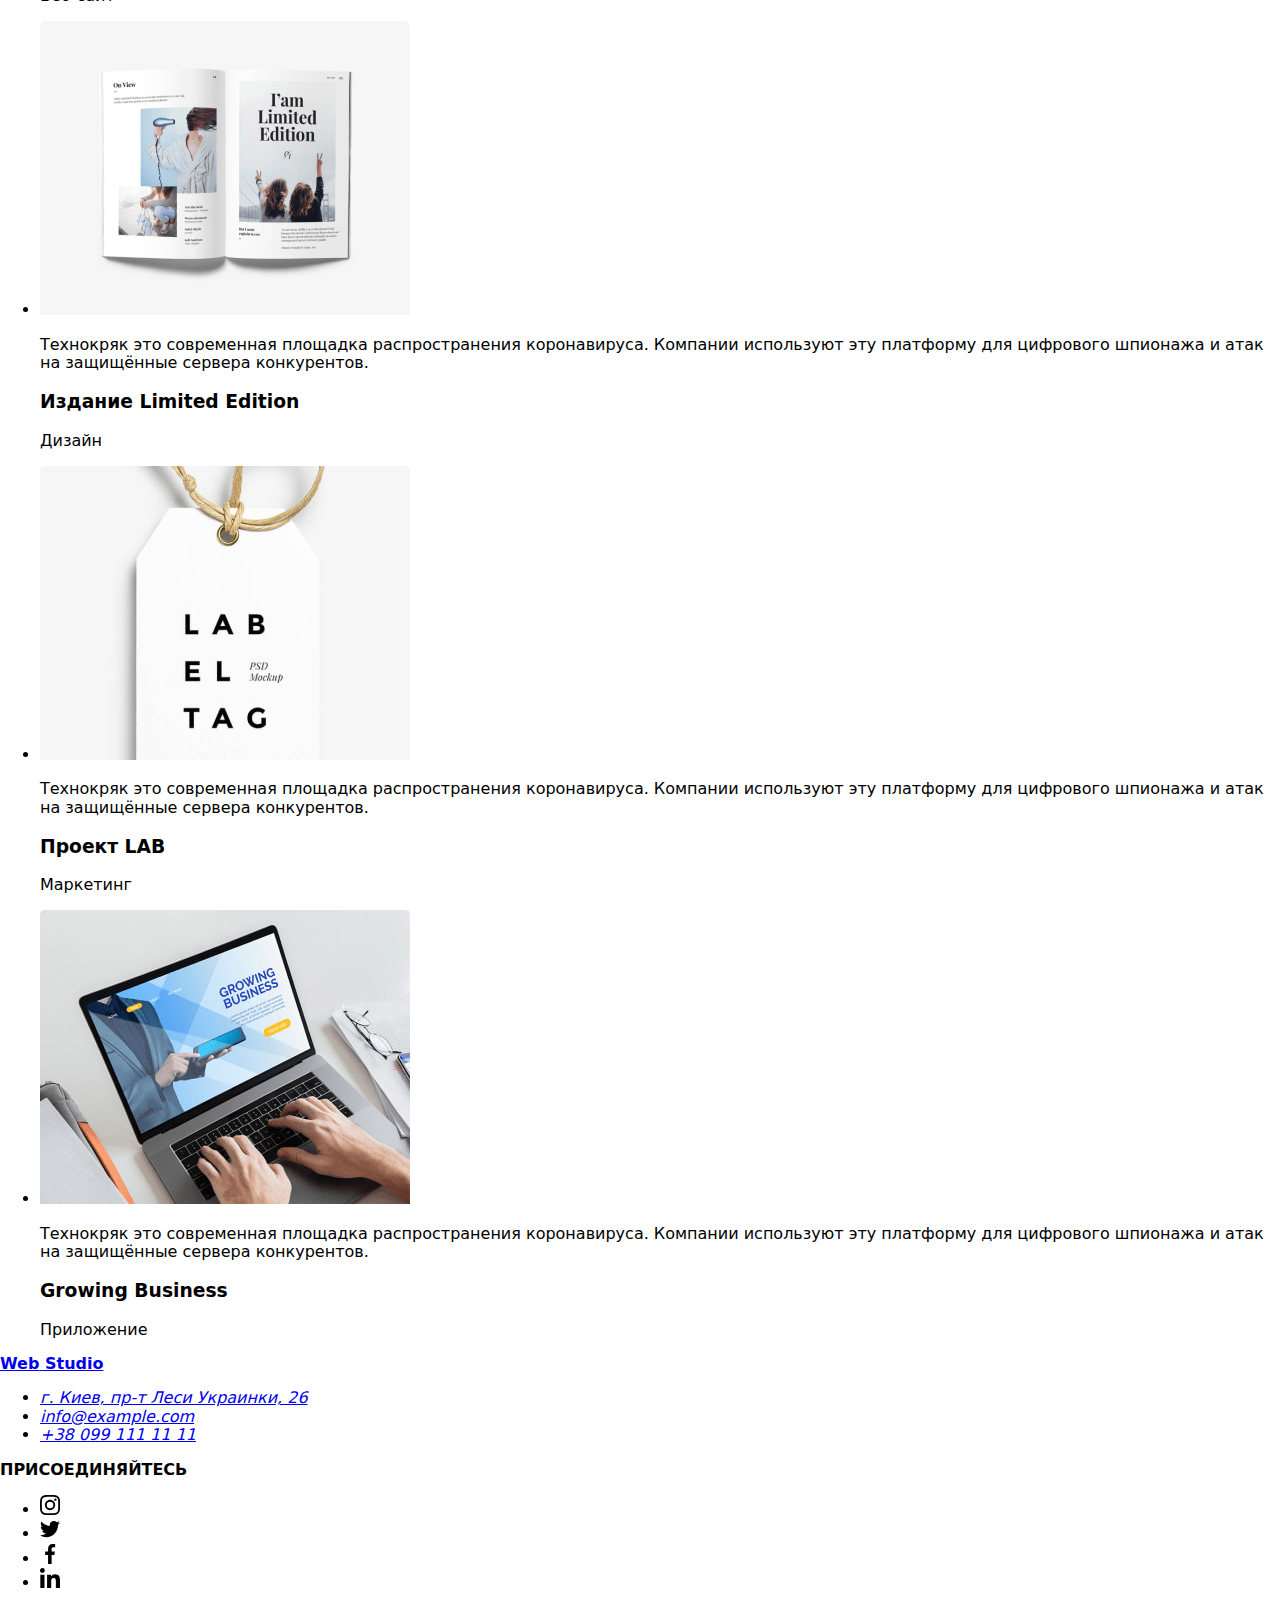
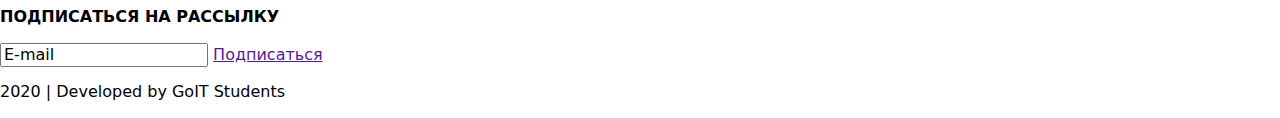
==== commit 5e2eac29: "Last save" ====
--- a/portfolio.html
+++ b/portfolio.html
@@ -12,8 +12,8 @@
       rel="stylesheet"
       href="https://cdnjs.cloudflare.com/ajax/libs/modern-normalize/0.6.0/modern-normalize.min.css.map"
     />
-    <link rel="stylesheet" href="./style.css/main.css" />
-    <link rel="stylesheet" href="./style.css/portfolio.css" />
+    <link rel="stylesheet" href="./dist/css/main.min.css" />
+    <link rel="stylesheet" href="./dist/css/portfolio.min.css" />
   </head>
   <body>
     <main>
@@ -293,106 +293,100 @@
         </div>
       </section>
     </main>
-    <footer class="footer footer-bg">
-      <div class="container footer-flexBox">
-        <div>
-          <a href="./index.html" class="logo logo-font-footer focus-text">
-            <p class="" lang="en">
-              <b
-                ><span class="logo-blue">Web</span>
-                <span class="white-text">Studio</span>
-              </b>
-            </p>
-          </a>
-          <address>
-            <ul class="footer-address-ul">
-              <li class="footer-address-list">
-                <a
-                  href="ссылка_на_Goolge_maps"
-                  class="address-footer focus-text"
-                  >г. Киев, пр-т Леси Украинки, 26</a
-                >
-              </li>
-              <li class="footer-address-list">
-                <a
-                  href="mailto:info@example.com"
-                  class="contacts-footer focus-text"
-                  >info@example.com</a
-                >
-              </li>
-              <li class="footer-address-list">
-                <a href="tel:+380991111111" class="contacts-footer focus-text"
-                  >+38 099 111 11 11</a
-                >
-              </li>
-            </ul>
-          </address>
-        </div>
-        <div class="footerLinks-box">
-          <p class="white-text footer-title">
-            <b>ПРИСОЕДИНЯЙТЕСЬ</b>
+  </body>
+  <!-- =======================ФУТЕР=================================== -->
+  <footer class="footer footer-bg">
+    <div class="container footer-flexBox">
+      <div>
+        <a href="./index.html" class="logo logo-font-footer focus-text">
+          <p class="" lang="en">
+            <b
+              ><span class="logo-blue">Web</span>
+              <span class="white-text">Studio</span>
+            </b>
           </p>
-
-          <ul class="links-list">
-            <li class="footer-social-list">
+        </a>
+        <address>
+          <ul class="footer-address-ul">
+            <li class="footer-address-list">
+              <a href="ссылка_на_Goolge_maps" class="address-footer focus-text"
+                >г. Киев, пр-т Леси Украинки, 26</a
+              >
+            </li>
+            <li class="footer-address-list">
               <a
-                href=""
-                aria-label=" Ссылка на Instagram"
-                class="footerSocialLinks"
-                ><svg class="footer-icons" width="20" height="20">
-                  <use href="./images/sprite.svg#icon-footer-instagram"></use>
-                </svg>
-              </a>
-            </li>
-            <li class="footer-social-list">
-              <a
-                href=""
-                aria-label=" Ссылка на Twitter"
-                class="footerSocialLinks"
-                ><svg class="footer-icons" width="20" height="20">
-                  <use href="./images/sprite.svg#icon-footer-twitter"></use>
-                </svg>
-              </a>
-            </li>
-            <li class="footer-social-list">
-              <a
-                href=""
-                aria-label=" Ссылка на Facebook"
-                class="footerSocialLinks"
-                ><svg class="footer-icons" width="20" height="20">
-                  <use href="./images/sprite.svg#icon-footer-facebook"></use>
-                </svg>
-              </a>
-            </li>
-            <li class="footer-social-list">
-              <a
-                href=""
-                aria-label=" Ссылка на LinkedIn"
-                class="footerSocialLinks"
-                ><svg class="footer-icons" width="20" height="20">
-                  <use href="./images/sprite.svg#icon-footer-linkedin"></use>
-                </svg>
-              </a>
+                href="mailto:info@example.com"
+                class="contacts-footer focus-text"
+                >info@example.com</a
+              >
+            </li>
+            <li class="footer-address-list">
+              <a href="tel:+380991111111" class="contacts-footer focus-text"
+                >+38 099 111 11 11</a
+              >
             </li>
           </ul>
-        </div>
-        <div class="footerMail-box">
-          <p class="white-text footer-title">
-            <b>ПОДПИСАТЬСЯ НА РАССЫЛКУ</b>
-          </p>
-          <form action="url" name="e-mail" class="form">
-            <input
-              type="email"
-              value="E-mail"
-              name="e-mail"
-              class="input-email focus-text"
-            />
-            <!-- <button class="button">Подписаться</button> -->
-            <a href="" class="button focus-text">Подписаться</a>
-          </form>
-        </div>
+        </address>
       </div>
-      <p class="madeByStudents">2020 | Developed by GoIT Students</p>
-    </footer>
-  </body>
+      <div class="footerLinks-box">
+        <p class="white-text footer-title">
+          <b>ПРИСОЕДИНЯЙТЕСЬ</b>
+        </p>
+        <ul class="links-list">
+          <li class="footer-social-list">
+            <a
+              href=""
+              aria-label=" Ссылка на Instagram"
+              class="footerSocialLinks"
+              ><svg class="footer-icons" width="20" height="20">
+                <use href="./images/sprite.svg#icon-footer-instagram"></use>
+              </svg>
+            </a>
+          </li>
+          <li class="footer-social-list">
+            <a href="" aria-label=" Ссылка на Twitter" class="footerSocialLinks"
+              ><svg class="footer-icons" width="20" height="20">
+                <use href="./images/sprite.svg#icon-footer-twitter"></use>
+              </svg>
+            </a>
+          </li>
+          <li class="footer-social-list">
+            <a
+              href=""
+              aria-label=" Ссылка на Facebook"
+              class="footerSocialLinks"
+              ><svg class="footer-icons" width="20" height="20">
+                <use href="./images/sprite.svg#icon-footer-facebook"></use>
+              </svg>
+            </a>
+          </li>
+          <li class="footer-social-list">
+            <a
+              href=""
+              aria-label=" Ссылка на LinkedIn"
+              class="footerSocialLinks"
+              ><svg class="footer-icons" width="20" height="20">
+                <use href="./images/sprite.svg#icon-footer-linkedin"></use>
+              </svg>
+            </a>
+          </li>
+        </ul>
+      </div>
+      <div class="footerMail-box">
+        <p class="white-text footer-title">
+          <b>ПОДПИСАТЬСЯ НА РАССЫЛКУ</b>
+        </p>
+        <form action="url" name="e-mail" class="footer-form">
+          <input
+            type="email"
+            value="E-mail"
+            name="e-mail"
+            class="input-email focus-text"
+          />
+          <a href="" class="button">Подписаться</a>
+        </form>
+      </div>
+    </div>
+    <p class="madeByStudents">2020 | Developed by GoIT Students</p>
+  </footer>
 </html>
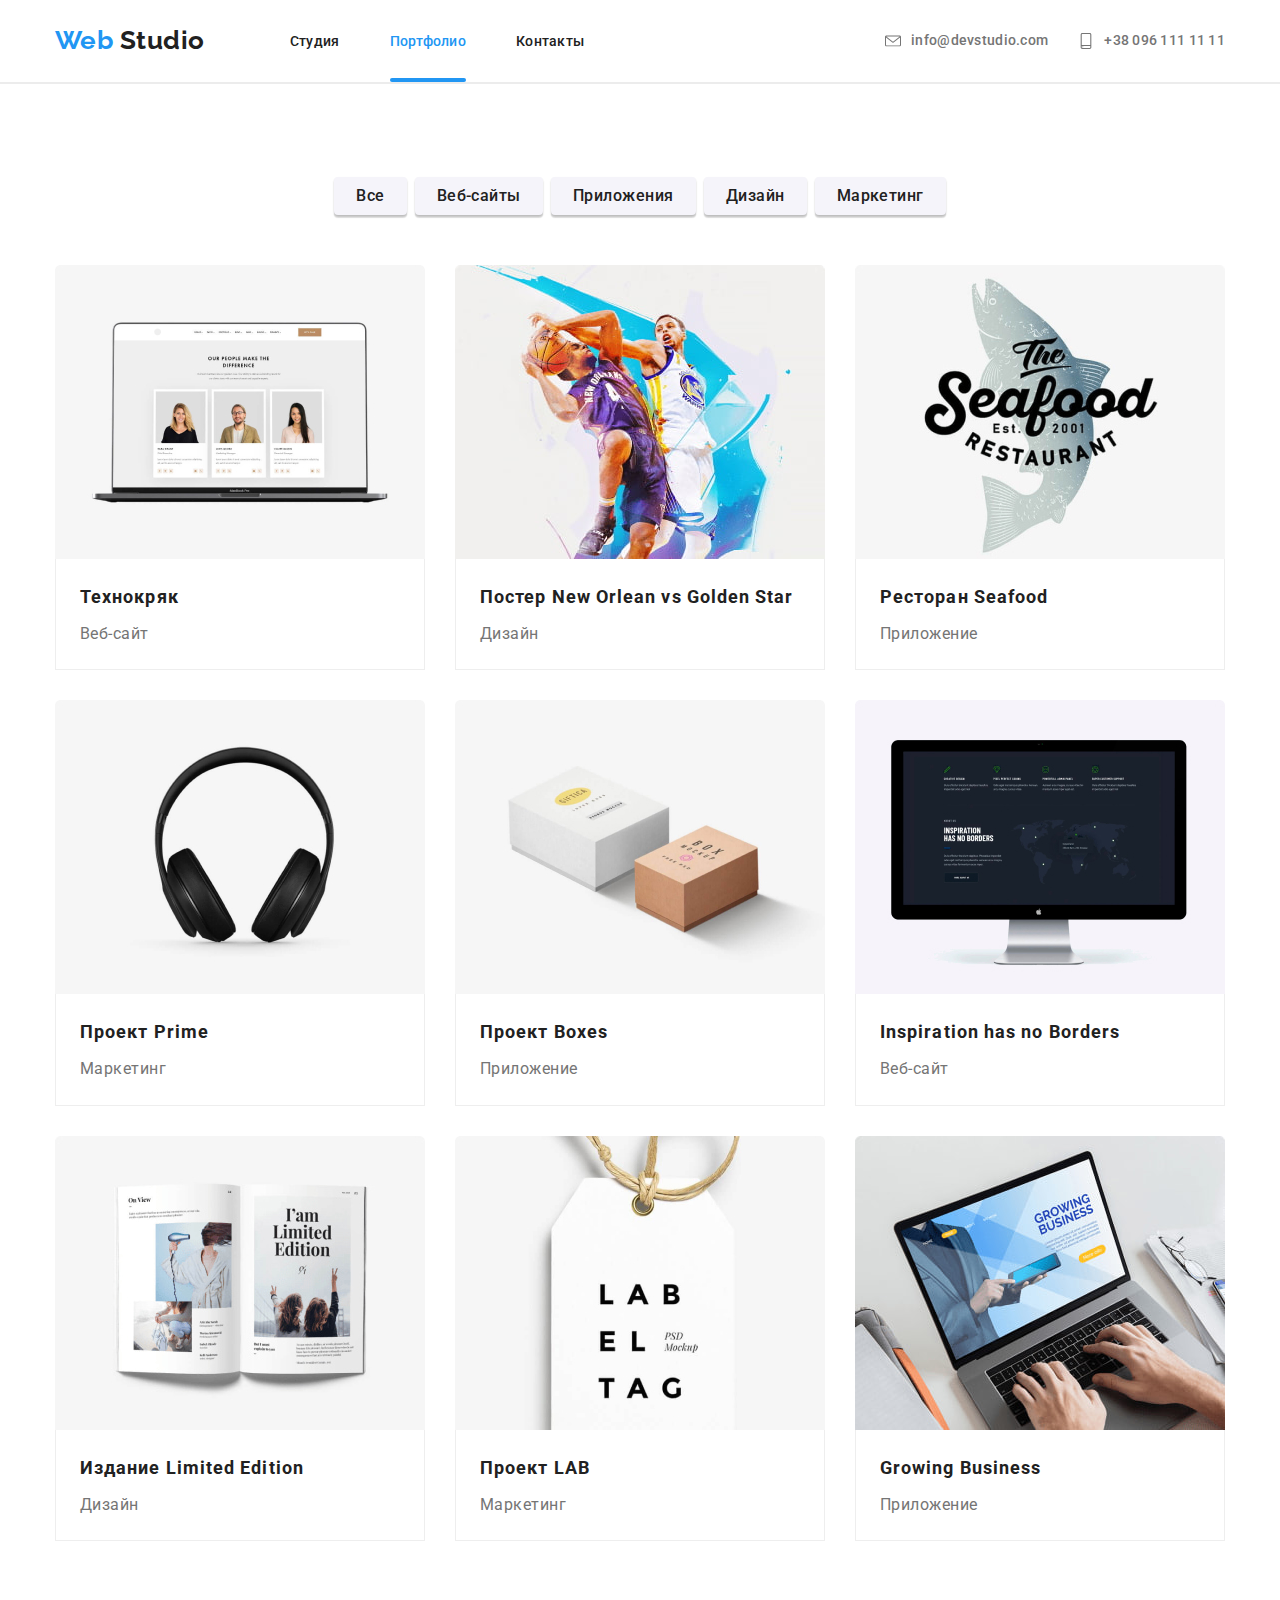
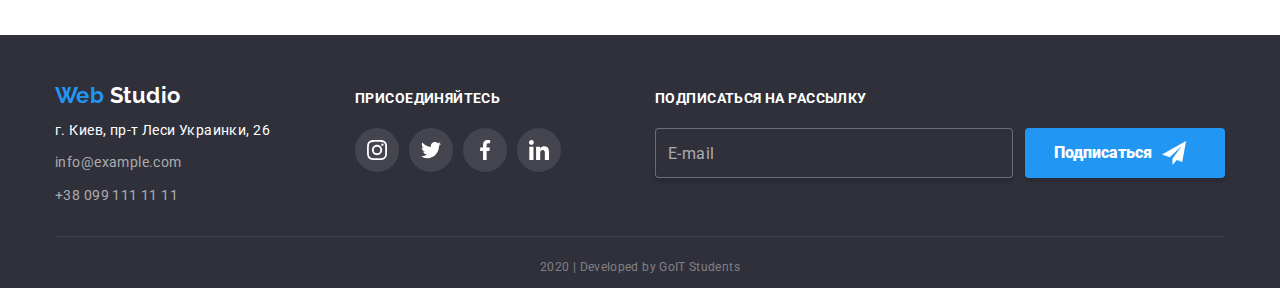
==== commit c87307ba: "Переносит файлы min.css из папки dist в папку css" ====
--- a/portfolio.html
+++ b/portfolio.html
@@ -12,8 +12,8 @@
       rel="stylesheet"
       href="https://cdnjs.cloudflare.com/ajax/libs/modern-normalize/0.6.0/modern-normalize.min.css.map"
     />
-    <link rel="stylesheet" href="./dist/css/main.min.css" />
-    <link rel="stylesheet" href="./dist/css/portfolio.min.css" />
+    <link rel="stylesheet" href="./css/main.min.css" />
+    <link rel="stylesheet" href="./css/portfolio.min.css" />
   </head>
   <body>
     <main>
--- a/css/main.min.css
+++ b/css/main.min.css
@@ -0,0 +1,2 @@
+.visually-hidden{position:absolute;width:1px;height:1px;margin:-1px;border:0px;padding:0px;clip:rect(0 0 0 0);overflow:hidden}html{-webkit-box-sizing:border-box;box-sizing:border-box;max-width:1600px}*,*::before,*::after{-webkit-box-sizing:inherit;box-sizing:inherit}ul{list-style:none;margin:0}body{margin:0;margin-left:auto;margin-right:auto;background-color:#fff;color:#757575;font-family:Roboto, sans-serif;font-weight:normal}.container{width:1170px;margin-left:auto;margin-right:auto}.image-block{display:block;max-width:100%}.logo{color:#212121;text-decoration:none;-webkit-transition-property:color;transition-property:color;-webkit-transition-duration:250ms;transition-duration:250ms;-webkit-transition-timing-function:cubic-bezier(0.4, 0, 0.2, 1);transition-timing-function:cubic-bezier(0.4, 0, 0.2, 1)}.logo-blue{color:#2196f3}.logo-font,.logo-font-footer{font-family:Raleway, sans-serif;font-size:26px;line-height:1.2;letter-spacing:0.03pc}.button{color:#fff;background-color:#2196f3;border:none;cursor:pointer}.button:focus{-webkit-box-shadow:0px 0px 2px 4px #e7e7e7;box-shadow:0px 0px 2px 4px #e7e7e7;font-size:18px}.logo-font{margin-top:24px;margin-bottom:25px}.logo-position{margin:0}.nav-contacts{margin-left:auto;padding:0}.nav-contacts>li:first-child{margin-right:30px}.nav-font{font-weight:500;font-size:14px;line-height:1.14;letter-spacing:0.02em}.header-menu,.nav-contacts{display:-webkit-box;display:-ms-flexbox;display:flex}.header-menu{margin-left:85px;padding:0}.nav-list{position:relative;padding-top:32px;padding-bottom:32px}.nav-list:not(:last-child){margin-right:50px}.contacts{color:#757575;text-decoration:none;-webkit-transition-property:color;transition-property:color;-webkit-transition-duration:250ms;transition-duration:250ms;-webkit-transition-timing-function:cubic-bezier(0.4, 0, 0.2, 1);transition-timing-function:cubic-bezier(0.4, 0, 0.2, 1)}.navBox-contacts{display:-webkit-box;display:-ms-flexbox;display:flex;-webkit-box-align:center;-ms-flex-align:center;align-items:center}.decoration{width:16px;height:16px;fill:currentColor}.nav-contacts span{padding-left:10px}.contacts.nav-font{display:-webkit-box;display:-ms-flexbox;display:flex}.current::after{content:"";position:absolute;display:-webkit-box;display:-ms-flexbox;display:flex;width:100%;height:4px;background:#2196f3;border-radius:2px;margin-top:28px}.logo.hover-text:hover,.logo.hover-text:focus,.contacts.hover-text:hover,.contacts.hover-text:focus{color:#2196f3}.current{color:#2196f3}.hero{max-width:1600px}.hero-title{margin:0 0 30px;color:#fff;font-weight:700;font-size:44px;line-height:1.4;text-align:center;letter-spacing:0.06em}.hero .button{height:50px;width:200px;-webkit-box-shadow:0px 4px 4px rgba(0,0,0,0.15);box-shadow:0px 4px 4px rgba(0,0,0,0.15);border-radius:4px;font-weight:700;font-size:16px;line-height:1.9;text-align:center;letter-spacing:0.06em;padding:0}.hero-box{max-width:1600px;display:-webkit-box;display:-ms-flexbox;display:flex;-webkit-box-orient:vertical;-webkit-box-direction:normal;-ms-flex-direction:column;flex-direction:column;-webkit-box-align:center;-ms-flex-align:center;align-items:center;padding-bottom:200px;padding-top:200px;background-color:rgba(47,48,58,0.8);background-image:-webkit-gradient(linear, left top, right top, from(rgba(47,48,58,0.8)), to(rgba(47,48,58,0.8))),url(/images/hero-bg.jpg);background-image:linear-gradient(to right, rgba(47,48,58,0.8), rgba(47,48,58,0.8)),url(/images/hero-bg.jpg)}.backdrop{position:fixed;top:0;left:0;width:100%;height:100%;background-color:rgba(33,35,48,0.7);opacity:1;-webkit-transition:opacity 250ms ease-in;transition:opacity 250ms ease-in;z-index:999}.backdrop.is-hidden{opacity:0;pointer-events:none}.backdrop.is-hidden .modal{-webkit-transform:translate(-50%, -50%) scale(0.9);transform:translate(-50%, -50%) scale(0.9)}.modal{position:absolute;display:-webkit-box;display:-ms-flexbox;display:flex;-webkit-box-orient:vertical;-webkit-box-direction:normal;-ms-flex-direction:column;flex-direction:column;top:50%;left:50%;max-height:800px;min-height:400px;width:528px;padding:40px;background-color:#fff;-webkit-transform:translate(-50%, -50%) scale(1);transform:translate(-50%, -50%) scale(1);-webkit-transition:-webkit-transform 200ms ease-in;transition:-webkit-transform 200ms ease-in;transition:transform 200ms ease-in;transition:transform 200ms ease-in, -webkit-transform 200ms ease-in;-webkit-box-shadow:0px 2px 1px rgba(0,0,0,0.2),0px 1px 1px rgba(0,0,0,0.14),0px 1px 3px rgba(0,0,0,0.12);box-shadow:0px 2px 1px rgba(0,0,0,0.2),0px 1px 1px rgba(0,0,0,0.14),0px 1px 3px rgba(0,0,0,0.12);border-radius:4px;-webkit-box-align:center;-ms-flex-align:center;align-items:center}.form{display:-webkit-box;display:-ms-flexbox;display:flex;-webkit-box-orient:vertical;-webkit-box-direction:normal;-ms-flex-direction:column;flex-direction:column;-webkit-box-pack:center;-ms-flex-pack:center;justify-content:center}.form-field{position:relative;margin-bottom:28px;height:40px}.modal-close{position:absolute;width:30px;height:30px;border:none;border-radius:50%;background:#ffffff;border:1px solid rgba(0,0,0,0.1);right:8px;top:8px;background-image:url(/images/images-for-modal/close-black.svg);background-repeat:no-repeat;background-position:center;cursor:pointer}.modal-title{font-size:20px;line-height:23px;text-align:center;letter-spacing:0.03em;color:#212121;margin-top:0;margin-bottom:30px}.input-area{width:100%;height:40px;padding:0px 0px 0px 42px;font-family:Roboto;font-size:14px;line-height:1.14;letter-spacing:0.01em;border:1px solid rgba(33,33,33,0.2);border-radius:4px;-webkit-transition:border 250ms cubic-bezier(0.4, 0, 0.2, 1);transition:border 250ms cubic-bezier(0.4, 0, 0.2, 1)}.form-label{position:absolute;left:42px;top:50%;-webkit-transform:translateY(-50%);transform:translateY(-50%);-webkit-transition:-webkit-transform 250ms cubic-bezier(0.4, 0, 0.2, 1);transition:-webkit-transform 250ms cubic-bezier(0.4, 0, 0.2, 1);transition:transform 250ms cubic-bezier(0.4, 0, 0.2, 1);transition:transform 250ms cubic-bezier(0.4, 0, 0.2, 1), -webkit-transform 250ms cubic-bezier(0.4, 0, 0.2, 1)}.input-area:focus+.form-label,.input-area:not(:placeholder-shown)+.form-label{-webkit-transform:translate(-26px, -40px);transform:translate(-26px, -40px);color:#2196f3}.input-area:focus,.input-area:not(:placeholder-shown){border:1px solid #2196f3;outline:#2196f3}textarea{width:100%;resize:none;font-family:Roboto, sans-serif;font-size:14px;line-height:1.14;letter-spacing:0.01em;border:1px solid rgba(33,33,33,0.2);border-radius:4px;margin-bottom:20px}.form-comment{position:relative}.comment{padding:12px 16px}.comment-label{position:absolute;left:16px;top:12px;-webkit-transition:-webkit-transform 250ms cubic-bezier(0.4, 0, 0.2, 1);transition:-webkit-transform 250ms cubic-bezier(0.4, 0, 0.2, 1);transition:transform 250ms cubic-bezier(0.4, 0, 0.2, 1);transition:transform 250ms cubic-bezier(0.4, 0, 0.2, 1), -webkit-transform 250ms cubic-bezier(0.4, 0, 0.2, 1)}.comment:focus+.comment-label,.comment:not(:placeholder-shown)+.comment-label{-webkit-transform:translateY(-30px);transform:translateY(-30px);color:#2196f3}.comment:focus,.comment:not(:placeholder-shown){border:1px solid #2196f3;outline:#2196f3}.policy-field{position:relative;margin-bottom:30px;height:24px}.policy-text{display:-webkit-box;display:-ms-flexbox;display:flex;-webkit-box-align:center;-ms-flex-align:center;align-items:center;font-size:14px;line-height:1.7;letter-spacing:0.03em}.policy-link{color:#2196f3}.space{color:rgba(0,0,0,0)}.modal-button{height:50px;width:200px;-webkit-box-shadow:0px 4px 4px rgba(0,0,0,0.15);box-shadow:0px 4px 4px rgba(0,0,0,0.15);border-radius:4px;border:none;font-weight:700;font-size:16px;line-height:1.9;text-align:center;letter-spacing:0.06em;padding:0;background-color:#2196f3;color:#fff;cursor:pointer}.modal-icon{position:absolute;left:16px;top:50%;-webkit-transform:translateY(-50%);transform:translateY(-50%);-webkit-transition:fill 250ms cubic-bezier(0.4, 0, 0.2, 1);transition:fill 250ms cubic-bezier(0.4, 0, 0.2, 1)}.input-area:focus ~ span>.modal-icon,.input-area:not(:placeholder-shown) ~ span>.modal-icon{fill:#2196f3}.checkbox{position:absolute;width:1px;height:1px;margin:-1px;border:0px;padding:0px;clip:rect(0 0 0 0);overflow:hidden}.checkbox-icon{display:inline-block;width:16px;height:15px;margin-left:12px;margin-right:8px;border:2px solid #212121;border-radius:4px}.checkbox:checked+.checkbox-icon{background-color:#2196f3;border:none;background-image:url(/images/images-for-modal/icon-check.svg);background-size:contain;background-origin:border-box;background-position:center}.advatn{padding:0;display:-webkit-box;display:-ms-flexbox;display:flex}.advatn-section{padding-top:94px;padding-bottom:94px}.advant-svg{margin-bottom:30px;padding-top:25px;padding-bottom:25px;padding-left:100px;padding-right:100px;background-color:var(--gray-bg-color);border-radius:4px}.advant-list{width:calc((1170px - 90px) / 4)}.advant-list:not(:last-child){margin-right:30px}.title{font-weight:700;font-size:14px;line-height:1.14;letter-spacing:0.03em;margin-top:0;margin-bottom:10px;margin-right:auto}.text-advetages{font-size:14px;line-height:1.7;letter-spacing:0.03em;margin:0}.whatWeDo .logo{font-weight:700;font-size:36px;line-height:1.17;letter-spacing:0.03em;margin-top:0;margin-bottom:50px;text-align:center}.whatWeDo-text{position:absolute;font-weight:bold;font-size:14px;line-height:1.14;text-align:center;letter-spacing:0.03em;margin-top:0;margin-bottom:0;padding-top:27px;padding-bottom:27px;background-color:rgba(47,48,58,0.8);width:calc((1170px - 60px) / 3);-webkit-transform:translateY(-100%);transform:translateY(-100%);z-index:2}.whatWeDo-ul{display:-webkit-box;display:-ms-flexbox;display:flex;margin:0;padding:0}.whatWeDo-list{position:relative;width:calc((1170px - 60px) / 3);z-index:1}.whatWeDo-list:not(:last-child){margin-right:30px}.whatWeDo{padding-top:94px;padding-bottom:94px}.team{padding-top:94px;padding-bottom:94px;background-color:#f5f4fa}.team-title{font-size:36px;line-height:1.17;margin-top:0;margin-bottom:50px;display:-webkit-box;display:-ms-flexbox;display:flex;-webkit-box-pack:center;-ms-flex-pack:center;justify-content:center;letter-spacing:0.03em}.our-team .logo{font-weight:500;font-size:16px;line-height:1.19;letter-spacing:0.03em}.proffesion{font-size:16px;line-height:1.19;letter-spacing:0.03em}.our-team{padding:0;margin:0;display:-webkit-box;display:-ms-flexbox;display:flex;text-align:center}.team-list{display:inline-block;width:274px;background-color:#fff;-webkit-box-shadow:0px 2px 1px rgba(0,0,0,0.2),0px 1px 1px rgba(0,0,0,0.14),0px 1px 3px rgba(0,0,0,0.12);box-shadow:0px 2px 1px rgba(0,0,0,0.2),0px 1px 1px rgba(0,0,0,0.14),0px 1px 3px rgba(0,0,0,0.12)}.team-list .logo{margin-top:0px;margin-bottom:10px}.team-list .image-block{margin-bottom:30px}.proffesion{margin-top:0px;margin-bottom:16px}.our-team-links{display:-webkit-box;display:-ms-flexbox;display:flex;-webkit-box-orient:horizontal;-webkit-box-direction:normal;-ms-flex-direction:row;flex-direction:row;margin:0;padding-bottom:24px;padding-left:0;padding-right:0;-webkit-box-pack:center;-ms-flex-pack:center;justify-content:center}.our-team-links>li:not(:last-child){margin-right:10px}.team-list:not(:last-child){margin-right:30px}.social-links{display:-webkit-box;display:-ms-flexbox;display:flex;-webkit-box-align:center;-ms-flex-align:center;align-items:center;-webkit-box-pack:center;-ms-flex-pack:center;justify-content:center;text-decoration:none;color:#afb1b8;fill:currentColor;border-radius:50%;-webkit-transition-property:background-color, fill;transition-property:background-color, fill;-webkit-transition-duration:250ms;transition-duration:250ms;-webkit-transition-timing-function:cubic-bezier(0.4, 0, 0.2, 1);transition-timing-function:cubic-bezier(0.4, 0, 0.2, 1)}.social-links:hover,.social-links:focus{fill:#fff;background-color:#2196f3}.clientsTitle-box{display:-webkit-box;display:-ms-flexbox;display:flex;width:1170px;-webkit-box-pack:center;-ms-flex-pack:center;justify-content:center}.clients-box{display:-webkit-box;display:-ms-flexbox;display:flex;-webkit-box-pack:center;-ms-flex-pack:center;justify-content:center}.clients .logo{font-size:36px;line-height:1.17;margin:0 0 50px;text-align:center;letter-spacing:0.03em}.compani-list{padding-left:0;margin-top:0px;margin-bottom:0px;text-align:center;display:-webkit-box;display:-ms-flexbox;display:flex;-webkit-box-pack:justify;-ms-flex-pack:justify;justify-content:space-between}.clients-list{width:170px;height:90px}.clients-link{display:inline-block;border:1px solid #afb1b8;border-radius:5px;margin:0;padding:0;width:170px;height:90px;-webkit-transition-property:border;transition-property:border;-webkit-transition-duration:250ms;transition-duration:250ms;-webkit-transition-timing-function:cubic-bezier(0.4, 0, 0.2, 1);transition-timing-function:cubic-bezier(0.4, 0, 0.2, 1)}.clients-link:hover,.clients-link:focus{border:1px solid #2196f3}.icon-client{fill:#afb1b8;-webkit-transition-property:fill;transition-property:fill;-webkit-transition-duration:250ms;transition-duration:250ms;-webkit-transition-timing-function:cubic-bezier(0.4, 0, 0.2, 1);transition-timing-function:cubic-bezier(0.4, 0, 0.2, 1)}.icon-client:hover{fill:#2196f3}.clients-list:not(:last-child){margin-right:30px}.clients{padding-top:120px;padding-bottom:94px}footer{height:253px}.logo-font-footer{display:inline-block;font-size:22px}.white-text{color:#fff}.footer-bg{background-color:#2f303a}.address-footer{color:#fff;text-decoration:none;font-style:normal;font-size:14px;line-height:1.7;letter-spacing:0.03em;display:inline-block;margin-top:10px}.contacts-footer{color:rgba(255,255,255,0.6);text-decoration:none;font-style:normal;font-size:14px;line-height:1.7;letter-spacing:0.03em;color:rgba(255,255,255,0.6)}.footer-address-ul{padding:0;min-width:231px}.footer-address-list:not(:first-child){margin-top:9px}.footer-flexBox{display:-webkit-box;display:-ms-flexbox;display:flex;-webkit-box-align:baseline;-ms-flex-align:baseline;align-items:baseline;padding-bottom:28px;border-bottom:1px solid rgba(255,255,255,0.1);margin-bottom:18px}.footerLinks-box{display:-webkit-box;display:-ms-flexbox;display:flex;-webkit-box-orient:vertical;-webkit-box-direction:normal;-ms-flex-direction:column;flex-direction:column;margin-left:69px;width:207px;padding-top:56px}.footerTitle-box{display:-webkit-box;display:-ms-flexbox;display:flex}.links-list{display:-webkit-box;display:-ms-flexbox;display:flex;padding:0}.footer-title{font-size:14px;line-height:1.14;letter-spacing:0.03em;margin-top:0;margin-bottom:21px;display:block}.logo-font-footer>p{margin-top:0;margin-bottom:0}.footerSocialLinks{display:-webkit-box;display:-ms-flexbox;display:flex;width:44px;height:44px;background-color:rgba(255,255,255,0.1);border-radius:50%;-webkit-box-pack:center;-ms-flex-pack:center;justify-content:center;-webkit-box-align:center;-ms-flex-align:center;align-items:center;-webkit-transition-property:background-color;transition-property:background-color;-webkit-transition-duration:250ms;transition-duration:250ms;-webkit-transition-timing-function:cubic-bezier(0.4, 0, 0.2, 1);transition-timing-function:cubic-bezier(0.4, 0, 0.2, 1)}.footerSocialLinks:hover,.footerSocialLinks:focus{background-color:#2196f3}.footer-icons{fill:#fff}.footer-social-list:not(:last-child){margin-right:10px}.footerMail-box{margin-left:93px}.footer-form{display:-webkit-box;display:-ms-flexbox;display:flex}.input-email{width:358px;height:50px;background:#2f303a;border:1px solid rgba(255,255,255,0.3);-webkit-box-sizing:border-box;box-sizing:border-box;-webkit-box-shadow:0px 4px 4px rgba(0,0,0,0.15);box-shadow:0px 4px 4px rgba(0,0,0,0.15);border-radius:4px;font-size:16px;line-height:1.9;letter-spacing:0.03em;color:rgba(255,255,255,0.6);padding:18px 12px}.footer .button{width:200px;height:50px;-webkit-box-shadow:0px 4px 4px rgba(0,0,0,0.15);box-shadow:0px 4px 4px rgba(0,0,0,0.15);border-radius:4px;font-weight:900;font-size:16px;line-height:1.9;margin-left:12px;padding-top:10px;padding-bottom:10px;padding-left:29px;text-decoration:none;display:-webkit-inline-box;display:-ms-inline-flexbox;display:inline-flex;cursor:pointer;-webkit-box-align:center;-ms-flex-align:center;align-items:center}.footer .button::after{content:"";width:24px;height:24px;margin-left:10px;background-image:url(/images/telegram.svg);background-size:contain}.madeByStudents{color:rgba(255,255,255,0.4);font-size:12px;line-height:2;letter-spacing:0.03em;text-align:center;margin:0}.focus-text:focus,.white-text .logo-font-footer:focus{color:#2196f3}
+/*# sourceMappingURL=main.min.css.map */--- a/css/portfolio.min.css
+++ b/css/portfolio.min.css
@@ -0,0 +1,2 @@
+.visually-hidden{position:absolute;width:1px;height:1px;margin:-1px;border:0px;padding:0px;clip:rect(0 0 0 0);overflow:hidden}html{-webkit-box-sizing:border-box;box-sizing:border-box;max-width:1600px}*,*::before,*::after{-webkit-box-sizing:inherit;box-sizing:inherit}ul{list-style:none;margin:0}body{margin:0;margin-left:auto;margin-right:auto;background-color:#fff;color:#757575;font-family:Roboto, sans-serif;font-weight:normal}.container{width:1170px;margin-left:auto;margin-right:auto}.image-block{display:block;max-width:100%}.logo{color:#212121;text-decoration:none;-webkit-transition-property:color;transition-property:color;-webkit-transition-duration:250ms;transition-duration:250ms;-webkit-transition-timing-function:cubic-bezier(0.4, 0, 0.2, 1);transition-timing-function:cubic-bezier(0.4, 0, 0.2, 1)}.logo-blue{color:#2196f3}.logo-font,.logo-font-footer{font-family:Raleway, sans-serif;font-size:26px;line-height:1.2;letter-spacing:0.03pc}.button{color:#fff;background-color:#2196f3;border:none;cursor:pointer}.button:focus{-webkit-box-shadow:0px 0px 2px 4px #e7e7e7;box-shadow:0px 0px 2px 4px #e7e7e7;font-size:18px}.logo-font{margin-top:24px;margin-bottom:25px}.logo-position{margin:0}.nav-contacts{margin-left:auto;padding:0}.nav-contacts>li:first-child{margin-right:30px}.nav-font{font-weight:500;font-size:14px;line-height:1.14;letter-spacing:0.02em}.header-menu,.nav-contacts{display:-webkit-box;display:-ms-flexbox;display:flex}.header-menu{margin-left:85px;padding:0}.nav-list{position:relative;padding-top:32px;padding-bottom:32px}.nav-list:not(:last-child){margin-right:50px}.contacts{color:#757575;text-decoration:none;-webkit-transition-property:color;transition-property:color;-webkit-transition-duration:250ms;transition-duration:250ms;-webkit-transition-timing-function:cubic-bezier(0.4, 0, 0.2, 1);transition-timing-function:cubic-bezier(0.4, 0, 0.2, 1)}.navBox-contacts{display:-webkit-box;display:-ms-flexbox;display:flex;-webkit-box-align:center;-ms-flex-align:center;align-items:center}.decoration{width:16px;height:16px;fill:currentColor}.nav-contacts span{padding-left:10px}.contacts.nav-font{display:-webkit-box;display:-ms-flexbox;display:flex}.current::after{content:"";position:absolute;display:-webkit-box;display:-ms-flexbox;display:flex;width:100%;height:4px;background:#2196f3;border-radius:2px;margin-top:28px}.logo.hover-text:hover,.logo.hover-text:focus,.contacts.hover-text:hover,.contacts.hover-text:focus{color:#2196f3}.current{color:#2196f3}header{max-width:1600px;border-bottom:2px solid #ececec}.current::after{content:"";position:absolute;display:-webkit-box;display:-ms-flexbox;display:flex;width:100%;height:4px;background:#2196f3;border-radius:2px;margin-top:28px}.filter{padding-left:22px;padding-right:22px;padding-top:6px;padding-bottom:6px;color:#212121;text-decoration:none;background-color:#f5f4fa;font-weight:500;font-size:16px;line-height:1.6;text-align:center;letter-spacing:0.03em;-webkit-box-shadow:0px 2px 2px rgba(0,0,0,0.12),0px 1px 2px rgba(0,0,0,0.08),0px 3px 1px rgba(0,0,0,0.1);box-shadow:0px 2px 2px rgba(0,0,0,0.12),0px 1px 2px rgba(0,0,0,0.08),0px 3px 1px rgba(0,0,0,0.1);border-radius:4px;display:inline-block;-webkit-transition-property:background-color, color;transition-property:background-color, color;-webkit-transition-duration:250ms;transition-duration:250ms;-webkit-transition-timing-function:cubic-bezier(0.4, 0, 0.2, 1);transition-timing-function:cubic-bezier(0.4, 0, 0.2, 1)}.filter-list{display:block}.filter-list:not(:last-child){margin-right:8px}.works-filter-ul{display:-webkit-box;display:-ms-flexbox;display:flex;-webkit-box-pack:center;-ms-flex-pack:center;justify-content:center;padding-left:0;text-align:center;margin-bottom:20px}.filter:hover,.filter:focus{color:#fff;background-color:#2196f3}.works{padding-top:93px;padding-bottom:94px}.title{font-size:18px;line-height:2;letter-spacing:0.06em}.work-type{font-family:Roboto, sans-serif;font-size:16px;line-height:1.9;letter-spacing:0.03em;color:#757575;margin-top:4px;margin-bottom:0}.examples{text-decoration:none;overflow:hidden}.works-box{display:-webkit-box;display:-ms-flexbox;display:flex;-ms-flex-wrap:wrap;flex-wrap:wrap}.work-list{position:relative;margin-top:30px;width:calc((1170px - 60px) / 3);cursor:pointer;overflow:hidden;-webkit-transition:-webkit-box-shadow 250ms cubic-bezier(0.4, 0, 0.2, 1);transition:-webkit-box-shadow 250ms cubic-bezier(0.4, 0, 0.2, 1);transition:box-shadow 250ms cubic-bezier(0.4, 0, 0.2, 1);transition:box-shadow 250ms cubic-bezier(0.4, 0, 0.2, 1), -webkit-box-shadow 250ms cubic-bezier(0.4, 0, 0.2, 1)}.work-list:not(:nth-child(3n)){margin-right:30px}.logo.title{margin-bottom:0}.works-exampl-ul{display:-webkit-box;display:-ms-flexbox;display:flex;padding-left:0;-ms-flex-wrap:wrap;flex-wrap:wrap}.card{border-top-right-radius:5px;border-top-left-radius:5px;overflow:hidden}.card-content{position:relative;padding-left:24px;padding-right:24px;padding-top:20px;padding-bottom:20px;background-color:#fff;border-left:1px solid #eeeeee;border-right:1px solid #eeeeee;border-bottom:1px solid #eeeeee;z-index:2}.hidden-box{position:absolute;opacity:0.9;margin:0;border-top-right-radius:5px;border-top-left-radius:5px;overflow:hidden;-webkit-transform:translateY(0%);transform:translateY(0%);-webkit-transition-property:opacity, -webkit-transform;transition-property:opacity, -webkit-transform;transition-property:transform, opacity;transition-property:transform, opacity, -webkit-transform;-webkit-transition-duration:250ms, 1250ms;transition-duration:250ms, 1250ms;-webkit-transition-timing-function:cubic-bezier(0.4, 0, 0.2, 1),cubic-bezier(0.4, 0, 0.2, 1);transition-timing-function:cubic-bezier(0.4, 0, 0.2, 1),cubic-bezier(0.4, 0, 0.2, 1);z-index:0}.card-hideText{font-size:18px;line-height:1.55;letter-spacing:0.03em;color:#fff;background-color:#2196f3;width:calc((1170px - 60px) / 3);height:294px;padding:64px 24px 63px;margin:0}.work-list:hover .hidden-box{-webkit-transform:translateY(-100%);transform:translateY(-100%)}.work-list:hover{-webkit-box-shadow:1px 4px 6px rgba(0,0,0,0.16),0px 4px 4px rgba(0,0,0,0.06),0px 1px 1px rgba(0,0,0,0.12);box-shadow:1px 4px 6px rgba(0,0,0,0.16),0px 4px 4px rgba(0,0,0,0.06),0px 1px 1px rgba(0,0,0,0.12)}footer{height:253px}.logo-font-footer{display:inline-block;font-size:22px}.white-text{color:#fff}.footer-bg{background-color:#2f303a}.address-footer{color:#fff;text-decoration:none;font-style:normal;font-size:14px;line-height:1.7;letter-spacing:0.03em;display:inline-block;margin-top:10px}.contacts-footer{color:rgba(255,255,255,0.6);text-decoration:none;font-style:normal;font-size:14px;line-height:1.7;letter-spacing:0.03em;color:rgba(255,255,255,0.6)}.footer-address-ul{padding:0;min-width:231px}.footer-address-list:not(:first-child){margin-top:9px}.footer-flexBox{display:-webkit-box;display:-ms-flexbox;display:flex;-webkit-box-align:baseline;-ms-flex-align:baseline;align-items:baseline;padding-bottom:28px;border-bottom:1px solid rgba(255,255,255,0.1);margin-bottom:18px}.footerLinks-box{display:-webkit-box;display:-ms-flexbox;display:flex;-webkit-box-orient:vertical;-webkit-box-direction:normal;-ms-flex-direction:column;flex-direction:column;margin-left:69px;width:207px;padding-top:56px}.footerTitle-box{display:-webkit-box;display:-ms-flexbox;display:flex}.links-list{display:-webkit-box;display:-ms-flexbox;display:flex;padding:0}.footer-title{font-size:14px;line-height:1.14;letter-spacing:0.03em;margin-top:0;margin-bottom:21px;display:block}.logo-font-footer>p{margin-top:0;margin-bottom:0}.footerSocialLinks{display:-webkit-box;display:-ms-flexbox;display:flex;width:44px;height:44px;background-color:rgba(255,255,255,0.1);border-radius:50%;-webkit-box-pack:center;-ms-flex-pack:center;justify-content:center;-webkit-box-align:center;-ms-flex-align:center;align-items:center;-webkit-transition-property:background-color;transition-property:background-color;-webkit-transition-duration:250ms;transition-duration:250ms;-webkit-transition-timing-function:cubic-bezier(0.4, 0, 0.2, 1);transition-timing-function:cubic-bezier(0.4, 0, 0.2, 1)}.footerSocialLinks:hover,.footerSocialLinks:focus{background-color:#2196f3}.footer-icons{fill:#fff}.footer-social-list:not(:last-child){margin-right:10px}.footerMail-box{margin-left:93px}.footer-form{display:-webkit-box;display:-ms-flexbox;display:flex}.input-email{width:358px;height:50px;background:#2f303a;border:1px solid rgba(255,255,255,0.3);-webkit-box-sizing:border-box;box-sizing:border-box;-webkit-box-shadow:0px 4px 4px rgba(0,0,0,0.15);box-shadow:0px 4px 4px rgba(0,0,0,0.15);border-radius:4px;font-size:16px;line-height:1.9;letter-spacing:0.03em;color:rgba(255,255,255,0.6);padding:18px 12px}.footer .button{width:200px;height:50px;-webkit-box-shadow:0px 4px 4px rgba(0,0,0,0.15);box-shadow:0px 4px 4px rgba(0,0,0,0.15);border-radius:4px;font-weight:900;font-size:16px;line-height:1.9;margin-left:12px;padding-top:10px;padding-bottom:10px;padding-left:29px;text-decoration:none;display:-webkit-inline-box;display:-ms-inline-flexbox;display:inline-flex;cursor:pointer;-webkit-box-align:center;-ms-flex-align:center;align-items:center}.footer .button::after{content:"";width:24px;height:24px;margin-left:10px;background-image:url(/images/telegram.svg);background-size:contain}.madeByStudents{color:rgba(255,255,255,0.4);font-size:12px;line-height:2;letter-spacing:0.03em;text-align:center;margin:0}.focus-text:focus,.white-text .logo-font-footer:focus{color:#2196f3}
+/*# sourceMappingURL=portfolio.min.css.map */